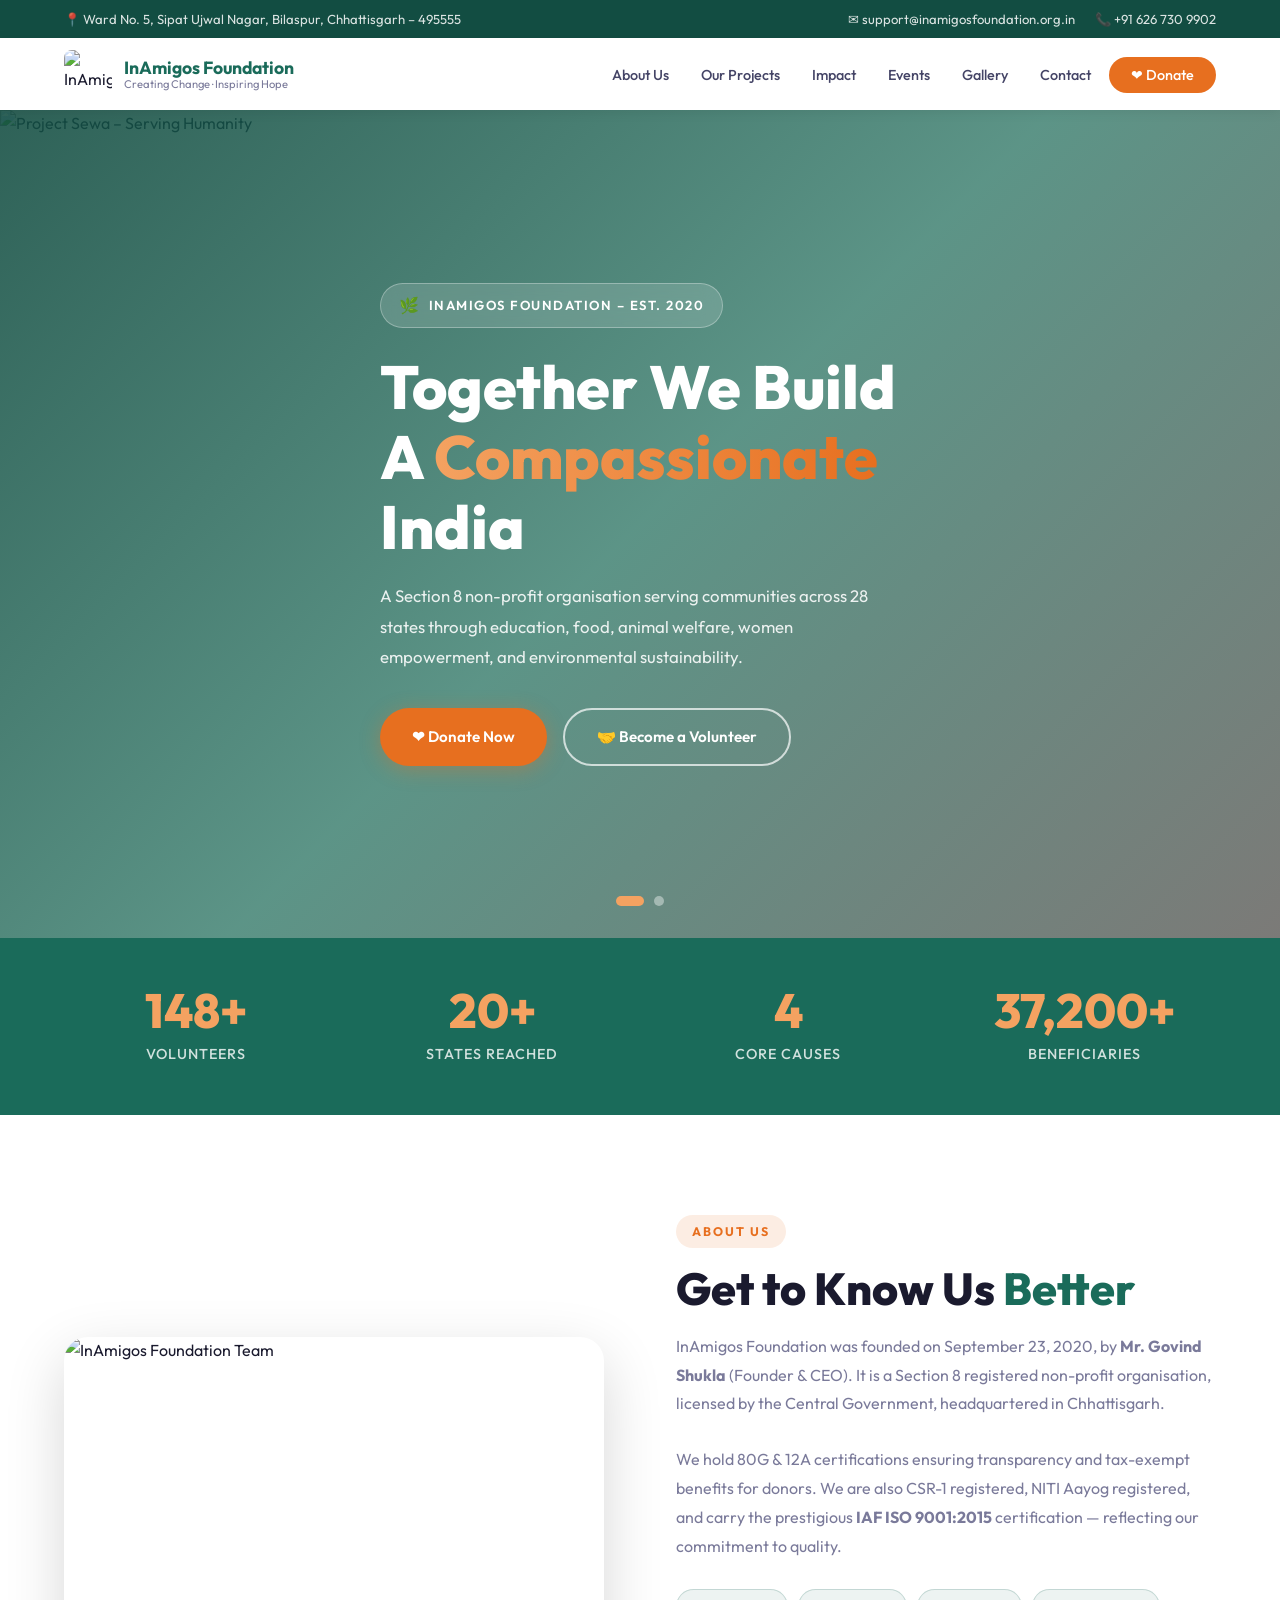
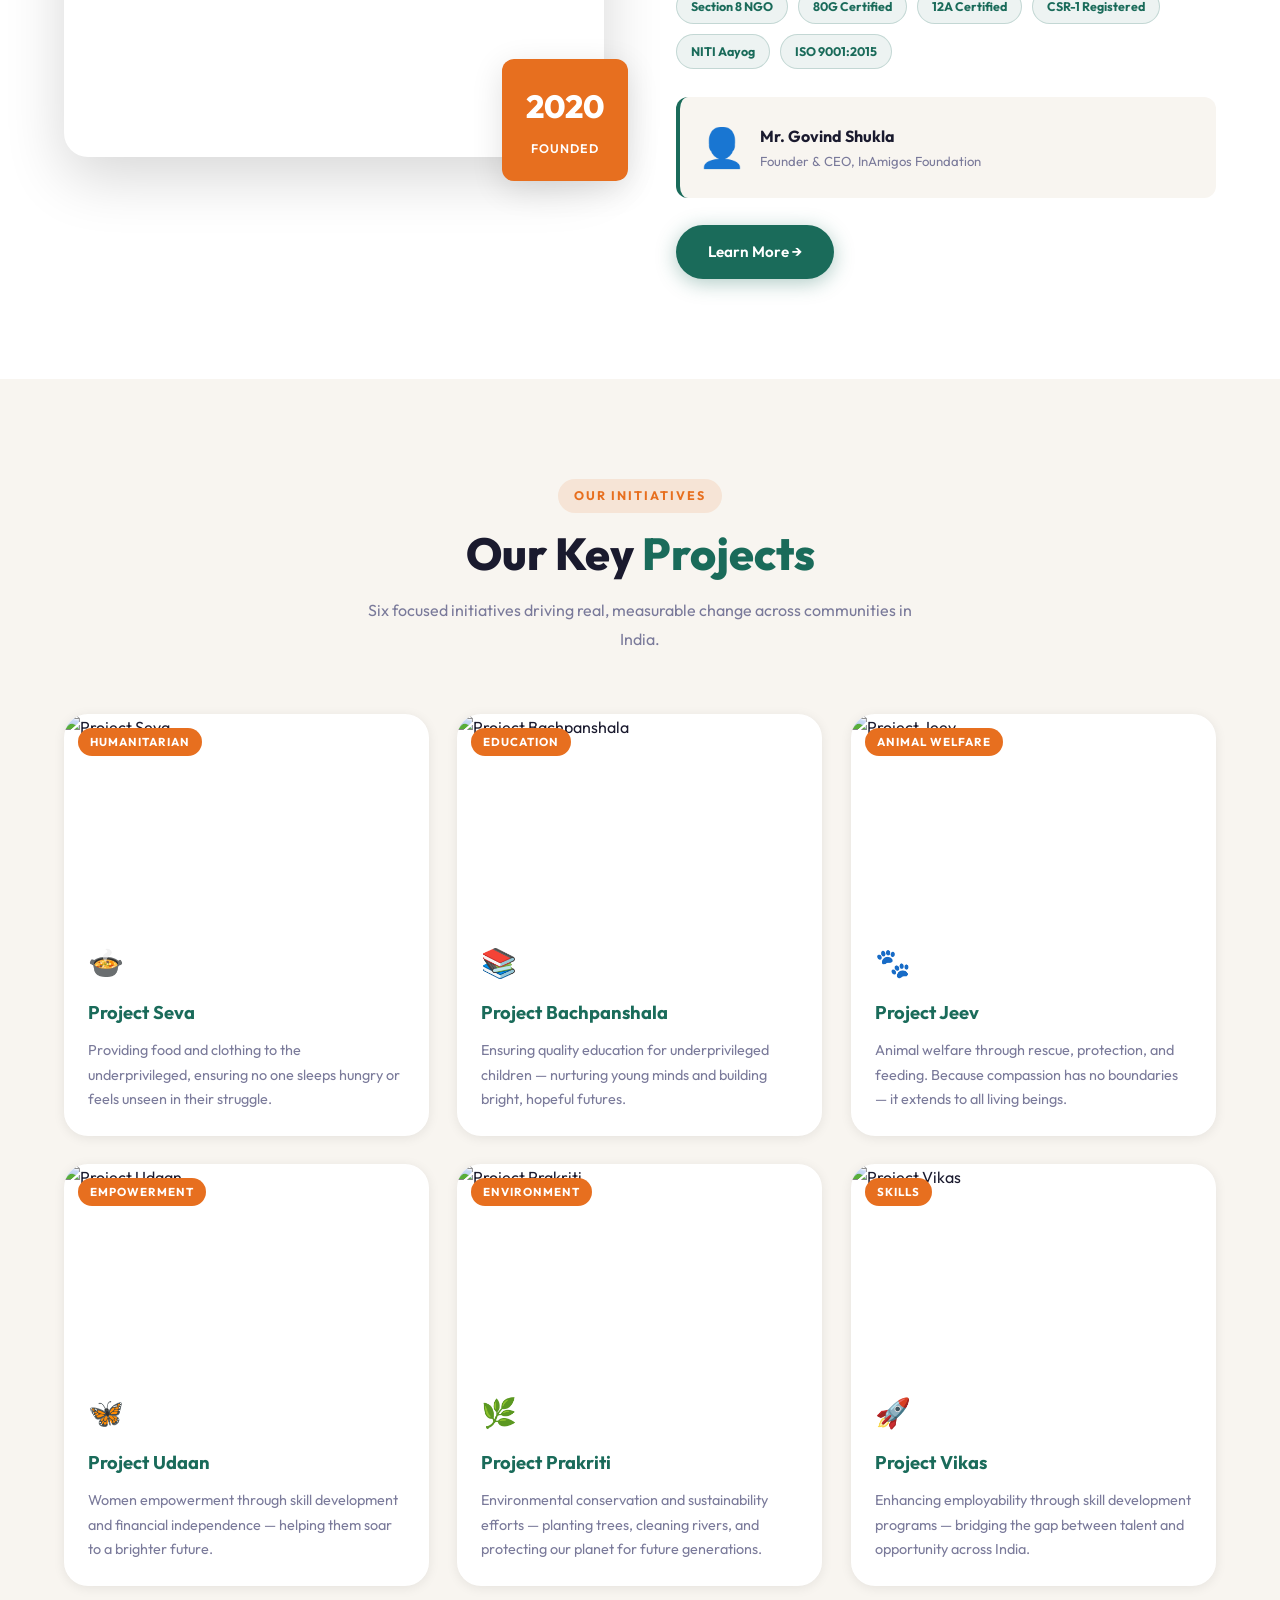
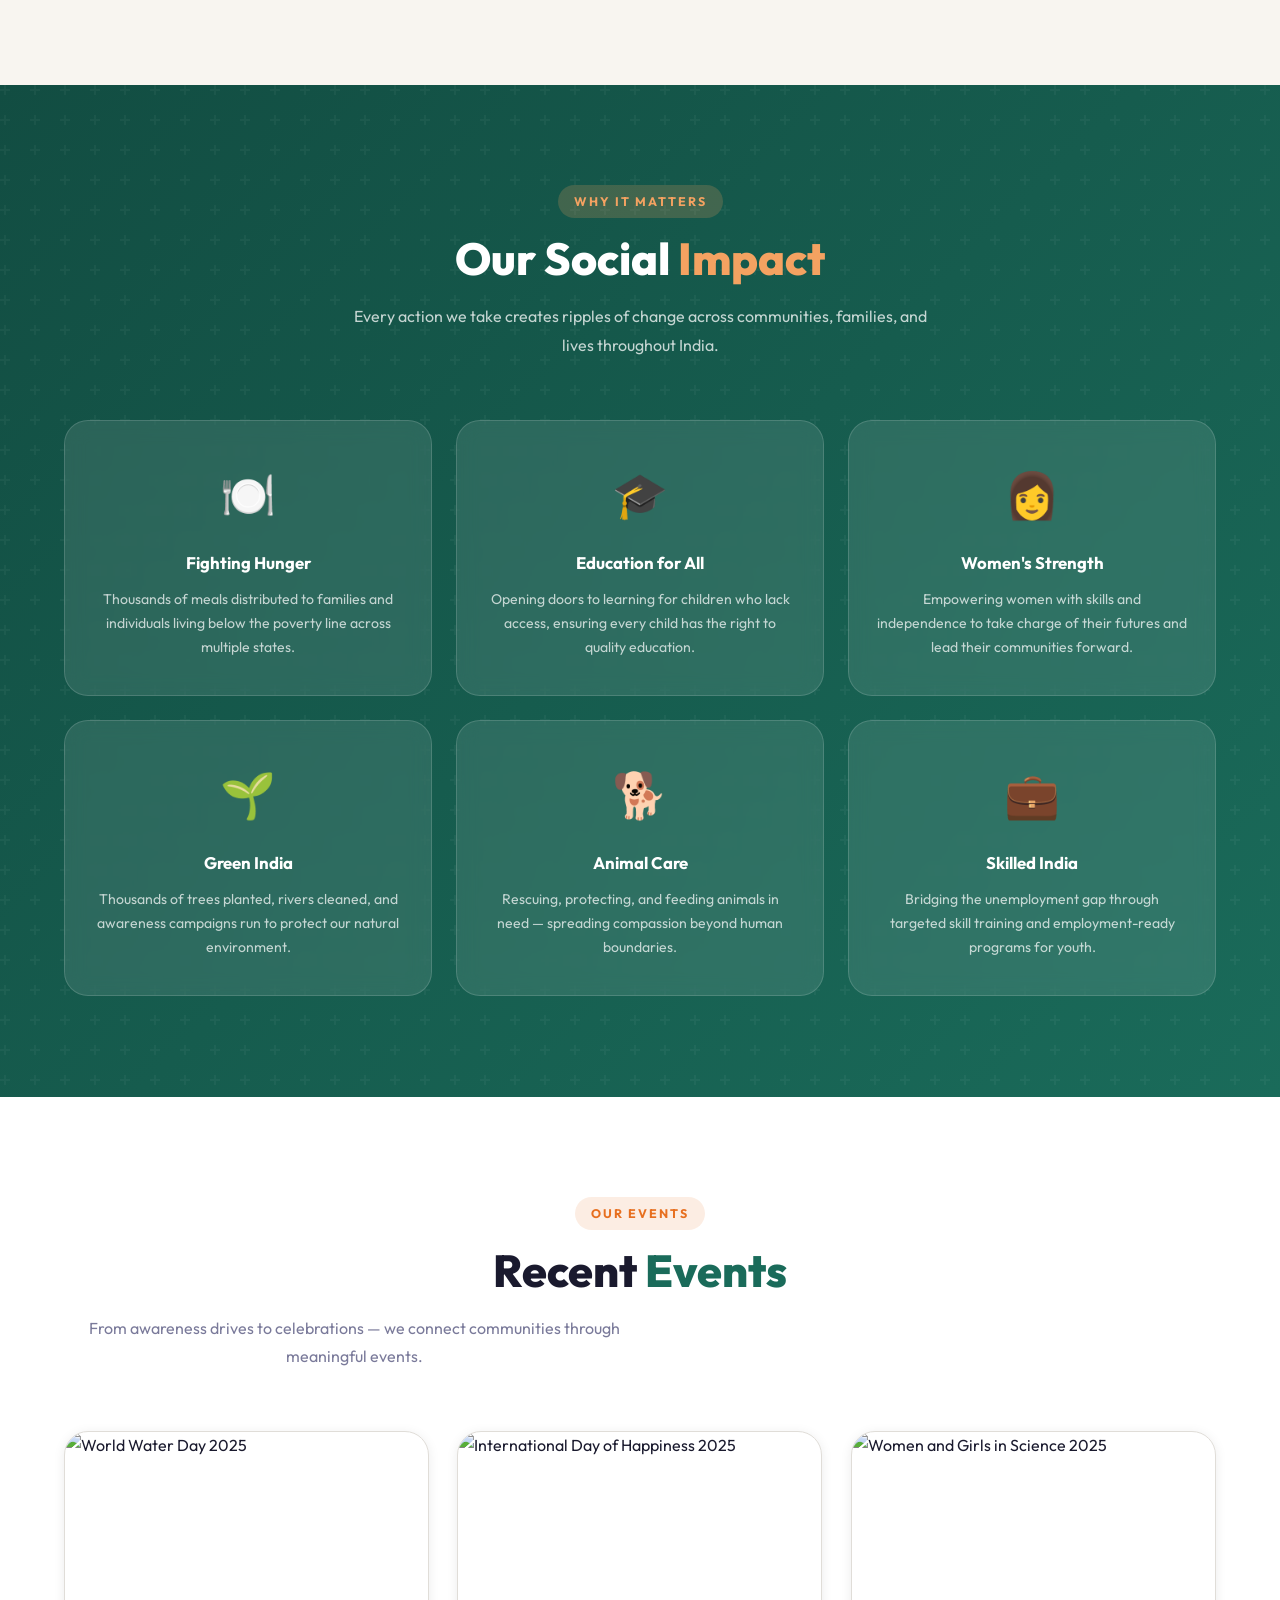
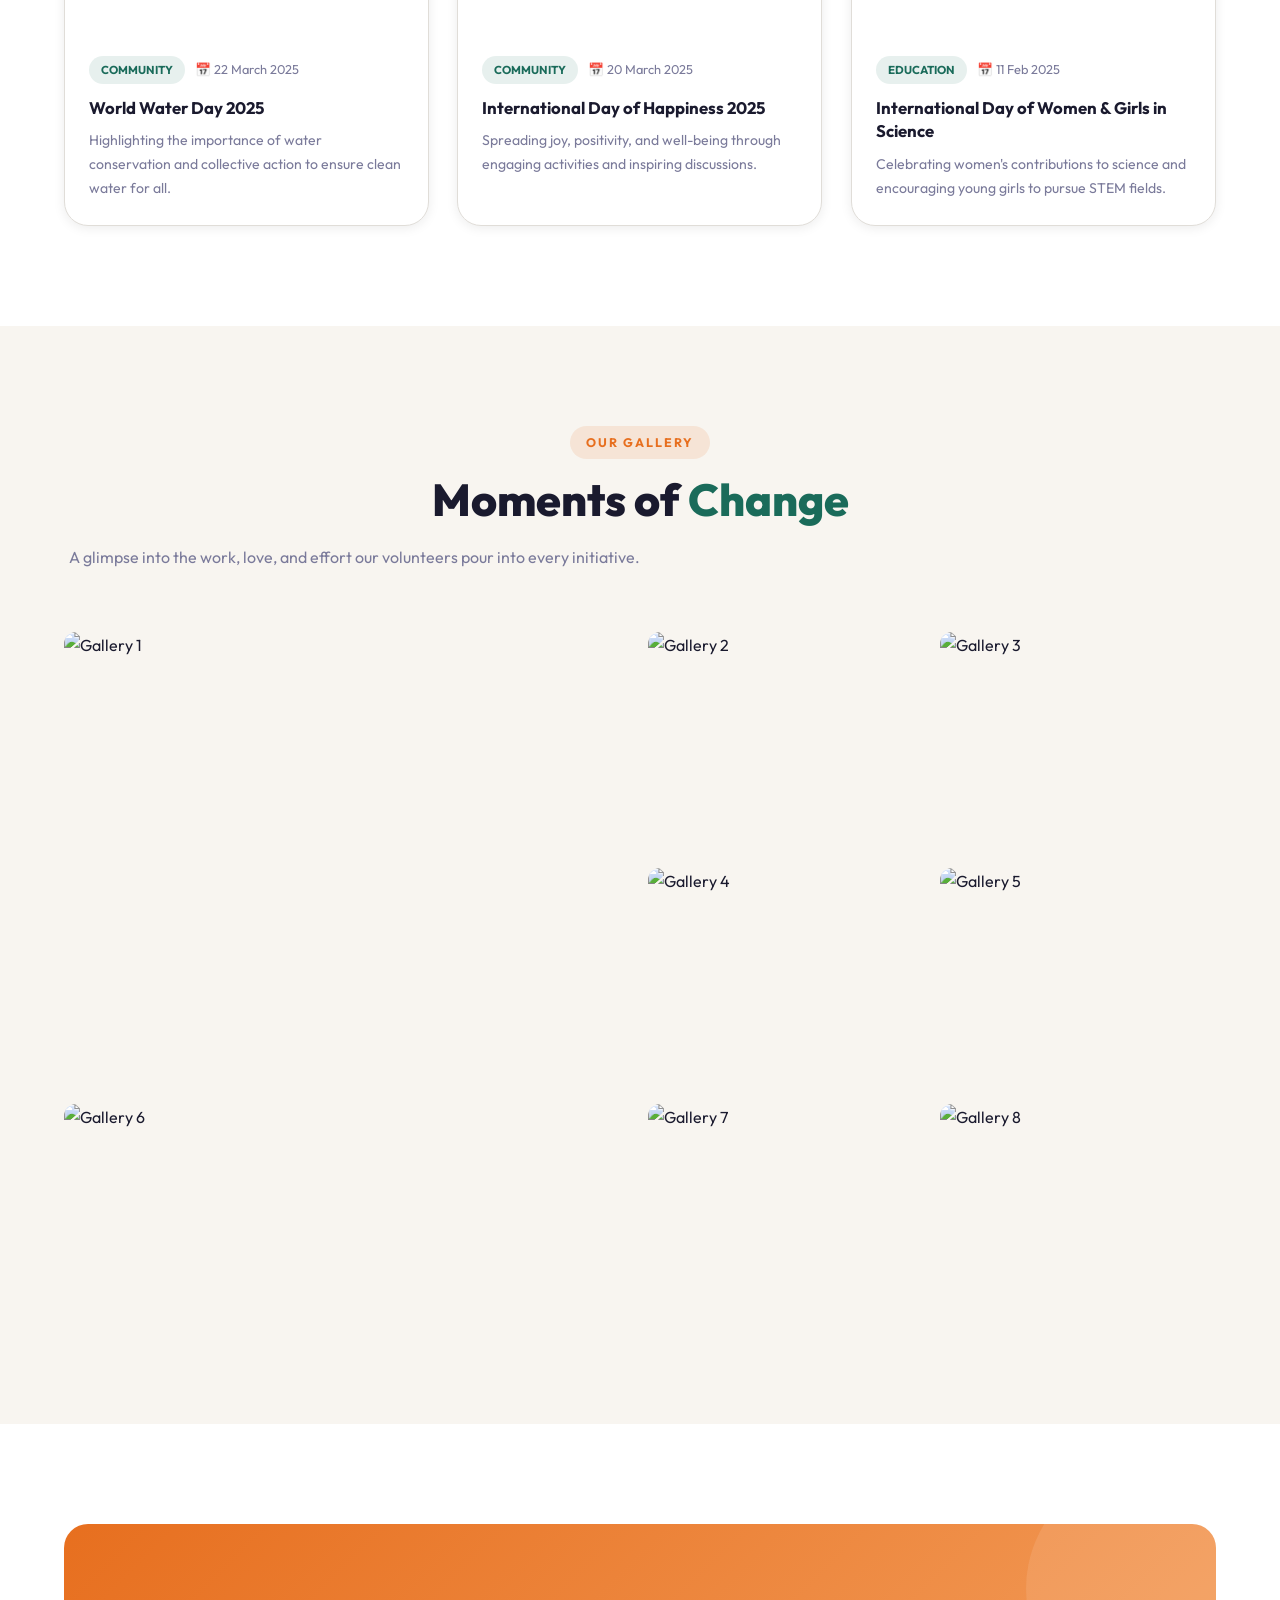
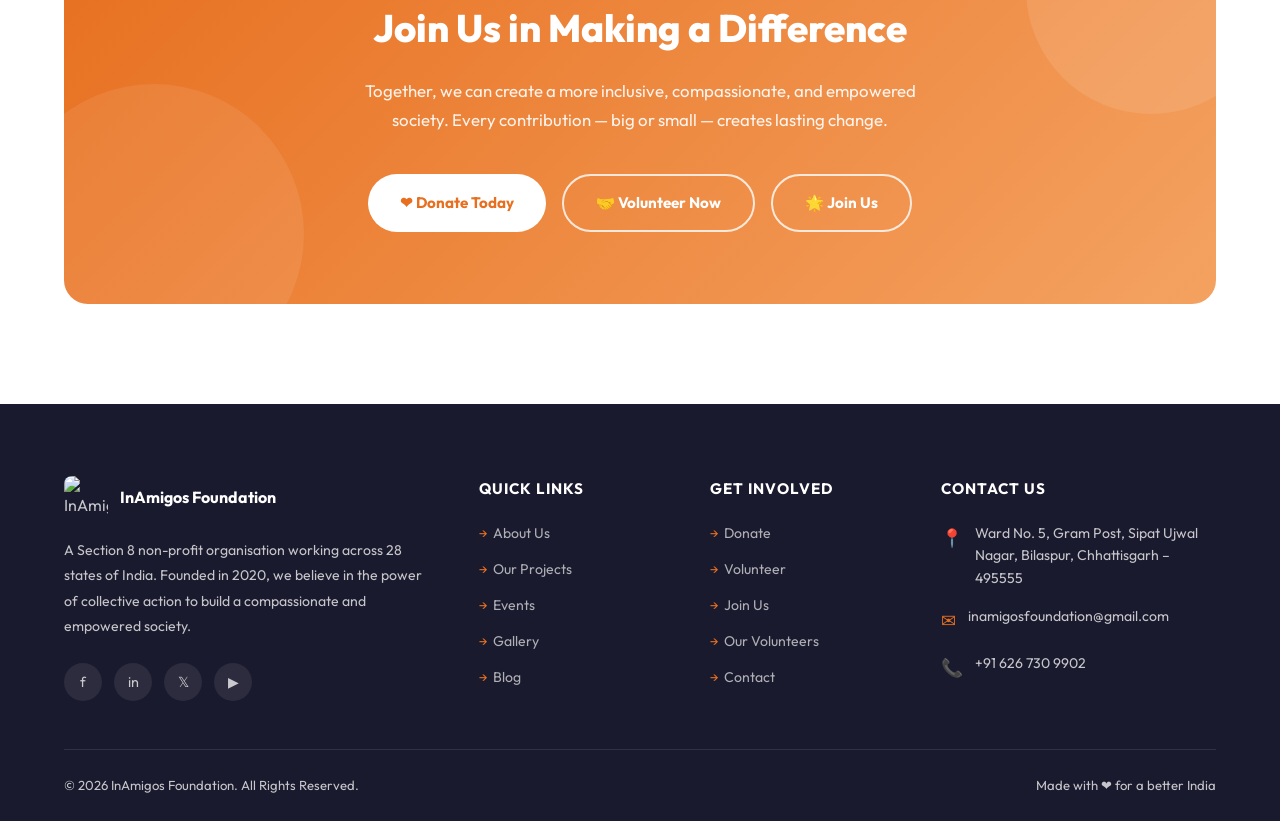
==== index.html @ d33d79d9 "First" ====
<!DOCTYPE html>
<html lang="en">
<head>
  <meta charset="UTF-8" />
  <meta name="viewport" content="width=device-width, initial-scale=1.0" />
  <title>InAmigos Foundation – Creating Change, Inspiring Hope</title>
  <meta name="description" content="InAmigos Foundation is a Section 8 NGO working across India in education, food, animal welfare, women empowerment, and environmental conservation." />
  <link rel="icon" href="https://inamigosfoundation.org.in/public/storage/settings/1744214680.jpg" />
  <link rel="stylesheet" href="css/style.css" />
  <link rel="stylesheet" href="css/animations.css" />
  <link rel="stylesheet" href="css/responsive.css" />
</head>
<body>

<!-- ===== TOPBAR ===== -->
<div class="topbar">
  <div class="container">
    <span>📍 Ward No. 5, Sipat Ujwal Nagar, Bilaspur, Chhattisgarh – 495555</span>
    <div class="topbar-right">
      <a href="mailto:support@inamigosfoundation.org.in">✉ support@inamigosfoundation.org.in</a>
      <a href="tel:+916267309902">📞 +91 626 730 9902</a>
    </div>
  </div>
</div>

<!-- ===== NAVBAR ===== -->
<nav class="navbar" id="navbar">
  <div class="container">
    <div class="nav-inner">
      <a href="#" class="nav-logo">
        <img src="https://inamigosfoundation.org.in/public/storage/settings/1744214680.jpg" alt="InAmigos Foundation Logo" />
        <div class="nav-logo-text">
          InAmigos Foundation
          <span>Creating Change · Inspiring Hope</span>
        </div>
      </a>
      <ul class="nav-links" id="navLinks">
        <li><a href="about.html">About Us</a></li>
        <li><a href="#projects">Our Projects</a></li>
        <li><a href="#impact">Impact</a></li>
        <li><a href="#events">Events</a></li>
        <li><a href="#gallery">Gallery</a></li>
        <li><a href="#contact">Contact</a></li>
        <li><a href="https://rzp.io/l/kWQ87HP" class="nav-donate" target="_blank">❤ Donate</a></li>
      </ul>
      <button class="hamburger" id="hamburger" aria-label="Toggle Menu">
        <span></span><span></span><span></span>
      </button>
    </div>
  </div>
</nav>

<!-- ===== HERO ===== -->
<section class="hero" id="home">
  <div class="hero-slides">
    <div class="hero-slide active">
      <img src="https://inamigosfoundation.org.in/public/storage/slideshow/1738236132.jpg" alt="Project Sewa – Serving Humanity" />
    </div>
    <div class="hero-slide">
      <img src="https://inamigosfoundation.org.in/public/storage/slideshow/1738236201.jpg" alt="Project Prakriti – Plant for Tomorrow" />
    </div>
  </div>
  <div class="hero-overlay"></div>
  <div class="container">
    <div class="hero-content">
      <div class="hero-tag">InAmigos Foundation – Est. 2020</div>
      <h1 class="hero-title">
        Together We Build<br />
        A <span class="highlight">Compassionate</span><br />
        India
      </h1>
      <p class="hero-desc">
        A Section 8 non-profit organisation serving communities across 28 states through education, food, animal welfare, women empowerment, and environmental sustainability.
      </p>
      <div class="hero-btns">
        <a href="https://rzp.io/l/kWQ87HP" class="btn btn-primary" target="_blank">❤ Donate Now</a>
        <a href="https://forms.gle/AB4c1hLaDDmtrKGU7" class="btn btn-outline" target="_blank">🤝 Become a Volunteer</a>
      </div>
    </div>
  </div>
  <div class="hero-dots">
    <button class="hero-dot active" data-slide="0"></button>
    <button class="hero-dot" data-slide="1"></button>
  </div>
</section>

<!-- ===== STATS STRIP ===== -->
<section class="stats-strip">
  <div class="container">
    <div class="stats-grid">
      <div class="stat-item reveal delay-1">
        <div class="stat-number" data-target="200">0</div>
        <div class="stat-label">Volunteers</div>
      </div>
      <div class="stat-item reveal delay-2">
        <div class="stat-number" data-target="28">0</div>
        <div class="stat-label">States Reached</div>
      </div>
      <div class="stat-item reveal delay-3">
        <div class="stat-number" data-target="6">0</div>
        <div class="stat-label">Core Causes</div>
      </div>
      <div class="stat-item reveal delay-4">
        <div class="stat-number" data-target="50000">0</div>
        <div class="stat-label">Beneficiaries</div>
      </div>
    </div>
  </div>
</section>

<!-- ===== ABOUT ===== -->
<section class="about" id="about">
  <div class="container">
    <div class="about-grid">
      <div class="about-image-wrap reveal-left">
        <div class="about-image-main">
          <img src="https://inamigosfoundation.org.in/public/storage/gallery/1738054473.jpg" alt="InAmigos Foundation Team" />
        </div>
        <div class="about-badge">
          <span class="about-badge-num">2020</span>
          <span class="about-badge-text">Founded</span>
        </div>
      </div>
      <div class="about-content reveal-right">
        <span class="section-tag">About Us</span>
        <h2 class="section-title">Get to Know Us <span>Better</span></h2>
        <p class="section-subtitle">
          InAmigos Foundation was founded on September 23, 2020, by <strong>Mr. Govind Shukla</strong> (Founder &amp; CEO). It is a Section 8 registered non-profit organisation, licensed by the Central Government, headquartered in Chhattisgarh.
        </p>
        <br />
        <p class="section-subtitle">
          We hold 80G &amp; 12A certifications ensuring transparency and tax-exempt benefits for donors. We are also CSR-1 registered, NITI Aayog registered, and carry the prestigious <strong>IAF ISO 9001:2015</strong> certification — reflecting our commitment to quality.
        </p>
        <div class="about-certs">
          <span class="cert-tag">Section 8 NGO</span>
          <span class="cert-tag">80G Certified</span>
          <span class="cert-tag">12A Certified</span>
          <span class="cert-tag">CSR-1 Registered</span>
          <span class="cert-tag">NITI Aayog</span>
          <span class="cert-tag">ISO 9001:2015</span>
        </div>
        <div class="about-founder">
          <div class="founder-icon">👤</div>
          <div>
            <div class="founder-name">Mr. Govind Shukla</div>
            <div class="founder-title">Founder &amp; CEO, InAmigos Foundation</div>
          </div>
        </div>
        <br />
        <a href="about.html" class="btn btn-green">Learn More →</a>
      </div>
    </div>
  </div>
</section>

<!-- ===== PROJECTS ===== -->
<section class="projects" id="projects">
  <div class="container">
    <div class="projects-header">
      <span class="section-tag">Our Initiatives</span>
      <h2 class="section-title">Our Key <span>Projects</span></h2>
      <p class="section-subtitle">Six focused initiatives driving real, measurable change across communities in India.</p>
    </div>
    <div class="projects-grid">

      <div class="project-card reveal delay-1">
        <div class="project-card-img">
          <img src="https://inamigosfoundation.org.in/public/storage/gallery/1738238698.jpg" alt="Project Seva" />
          <span class="project-card-tag">Humanitarian</span>
        </div>
        <div class="project-card-body">
          <div class="project-icon">🍲</div>
          <h3 class="project-card-title">Project Seva</h3>
          <p class="project-card-desc">Providing food and clothing to the underprivileged, ensuring no one sleeps hungry or feels unseen in their struggle.</p>
        </div>
      </div>

      <div class="project-card reveal delay-2">
        <div class="project-card-img">
          <img src="https://inamigosfoundation.org.in/public/storage/gallery/1738054458.jpg" alt="Project Bachpanshala" />
          <span class="project-card-tag">Education</span>
        </div>
        <div class="project-card-body">
          <div class="project-icon">📚</div>
          <h3 class="project-card-title">Project Bachpanshala</h3>
          <p class="project-card-desc">Ensuring quality education for underprivileged children — nurturing young minds and building bright, hopeful futures.</p>
        </div>
      </div>

      <div class="project-card reveal delay-3">
        <div class="project-card-img">
          <img src="https://inamigosfoundation.org.in/public/storage/gallery/1743051485.jpg" alt="Project Jeev" />
          <span class="project-card-tag">Animal Welfare</span>
        </div>
        <div class="project-card-body">
          <div class="project-icon">🐾</div>
          <h3 class="project-card-title">Project Jeev</h3>
          <p class="project-card-desc">Animal welfare through rescue, protection, and feeding. Because compassion has no boundaries — it extends to all living beings.</p>
        </div>
      </div>

      <div class="project-card reveal delay-4">
        <div class="project-card-img">
          <img src="https://inamigosfoundation.org.in/public/storage/gallery/1743051466.jpg" alt="Project Udaan" />
          <span class="project-card-tag">Empowerment</span>
        </div>
        <div class="project-card-body">
          <div class="project-icon">🦋</div>
          <h3 class="project-card-title">Project Udaan</h3>
          <p class="project-card-desc">Women empowerment through skill development and financial independence — helping them soar to a brighter future.</p>
        </div>
      </div>

      <div class="project-card reveal delay-5">
        <div class="project-card-img">
          <img src="https://inamigosfoundation.org.in/public/storage/gallery/1743051449.jpg" alt="Project Prakriti" />
          <span class="project-card-tag">Environment</span>
        </div>
        <div class="project-card-body">
          <div class="project-icon">🌿</div>
          <h3 class="project-card-title">Project Prakriti</h3>
          <p class="project-card-desc">Environmental conservation and sustainability efforts — planting trees, cleaning rivers, and protecting our planet for future generations.</p>
        </div>
      </div>

      <div class="project-card reveal delay-6">
        <div class="project-card-img">
          <img src="https://inamigosfoundation.org.in/public/storage/gallery/1743051438.jpg" alt="Project Vikas" />
          <span class="project-card-tag">Skills</span>
        </div>
        <div class="project-card-body">
          <div class="project-icon">🚀</div>
          <h3 class="project-card-title">Project Vikas</h3>
          <p class="project-card-desc">Enhancing employability through skill development programs — bridging the gap between talent and opportunity across India.</p>
        </div>
      </div>

    </div>
  </div>
</section>

<!-- ===== IMPACT ===== -->
<section class="impact" id="impact">
  <div class="container">
    <div class="impact-header">
      <span class="section-tag">Why It Matters</span>
      <h2 class="section-title">Our Social <span>Impact</span></h2>
      <p class="section-subtitle">Every action we take creates ripples of change across communities, families, and lives throughout India.</p>
    </div>
    <div class="impact-grid">
      <div class="impact-card reveal delay-1">
        <div class="impact-card-icon">🍽️</div>
        <h3 class="impact-card-title">Fighting Hunger</h3>
        <p class="impact-card-desc">Thousands of meals distributed to families and individuals living below the poverty line across multiple states.</p>
      </div>
      <div class="impact-card reveal delay-2">
        <div class="impact-card-icon">🎓</div>
        <h3 class="impact-card-title">Education for All</h3>
        <p class="impact-card-desc">Opening doors to learning for children who lack access, ensuring every child has the right to quality education.</p>
      </div>
      <div class="impact-card reveal delay-3">
        <div class="impact-card-icon">👩</div>
        <h3 class="impact-card-title">Women's Strength</h3>
        <p class="impact-card-desc">Empowering women with skills and independence to take charge of their futures and lead their communities forward.</p>
      </div>
      <div class="impact-card reveal delay-4">
        <div class="impact-card-icon">🌱</div>
        <h3 class="impact-card-title">Green India</h3>
        <p class="impact-card-desc">Thousands of trees planted, rivers cleaned, and awareness campaigns run to protect our natural environment.</p>
      </div>
      <div class="impact-card reveal delay-5">
        <div class="impact-card-icon">🐕</div>
        <h3 class="impact-card-title">Animal Care</h3>
        <p class="impact-card-desc">Rescuing, protecting, and feeding animals in need — spreading compassion beyond human boundaries.</p>
      </div>
      <div class="impact-card reveal delay-6">
        <div class="impact-card-icon">💼</div>
        <h3 class="impact-card-title">Skilled India</h3>
        <p class="impact-card-desc">Bridging the unemployment gap through targeted skill training and employment-ready programs for youth.</p>
      </div>
    </div>
  </div>
</section>

<!-- ===== EVENTS ===== -->
<section class="events" id="events">
  <div class="container">
    <div class="events-header">
      <span class="section-tag">Our Events</span>
      <h2 class="section-title">Recent <span>Events</span></h2>
      <p class="section-subtitle">From awareness drives to celebrations — we connect communities through meaningful events.</p>
    </div>
    <div class="events-grid">
      <div class="event-card reveal delay-1">
        <div class="event-img">
          <img src="https://inamigosfoundation.org.in/public/storage/events/1738238109.jpg" alt="World Water Day 2025" />
        </div>
        <div class="event-body">
          <div class="event-meta">
            <span class="event-cat">Community</span>
            <span class="event-date">📅 22 March 2025</span>
          </div>
          <h3 class="event-title">World Water Day 2025</h3>
          <p class="event-desc">Highlighting the importance of water conservation and collective action to ensure clean water for all.</p>
        </div>
      </div>
      <div class="event-card reveal delay-2">
        <div class="event-img">
          <img src="https://inamigosfoundation.org.in/public/storage/events/1738135259.jpeg" alt="International Day of Happiness 2025" />
        </div>
        <div class="event-body">
          <div class="event-meta">
            <span class="event-cat">Community</span>
            <span class="event-date">📅 20 March 2025</span>
          </div>
          <h3 class="event-title">International Day of Happiness 2025</h3>
          <p class="event-desc">Spreading joy, positivity, and well-being through engaging activities and inspiring discussions.</p>
        </div>
      </div>
      <div class="event-card reveal delay-3">
        <div class="event-img">
          <img src="https://inamigosfoundation.org.in/public/storage/events/1738134836.jpeg" alt="Women and Girls in Science 2025" />
        </div>
        <div class="event-body">
          <div class="event-meta">
            <span class="event-cat">Education</span>
            <span class="event-date">📅 11 Feb 2025</span>
          </div>
          <h3 class="event-title">International Day of Women &amp; Girls in Science</h3>
          <p class="event-desc">Celebrating women's contributions to science and encouraging young girls to pursue STEM fields.</p>
        </div>
      </div>
    </div>
  </div>
</section>

<!-- ===== GALLERY ===== -->
<section class="gallery-section" id="gallery">
  <div class="container">
    <div class="gallery-header">
      <span class="section-tag">Our Gallery</span>
      <h2 class="section-title">Moments of <span>Change</span></h2>
      <p class="section-subtitle">A glimpse into the work, love, and effort our volunteers pour into every initiative.</p>
    </div>
    <div class="gallery-grid">
      <div class="gallery-item reveal delay-1">
        <img src="https://inamigosfoundation.org.in/public/storage/gallery/1738238755.JPG" alt="Gallery 1" />
      </div>
      <div class="gallery-item reveal delay-2">
        <img src="https://inamigosfoundation.org.in/public/storage/gallery/1738238744.jpg" alt="Gallery 2" />
      </div>
      <div class="gallery-item reveal delay-3">
        <img src="https://inamigosfoundation.org.in/public/storage/gallery/1738238725.jpg" alt="Gallery 3" />
      </div>
      <div class="gallery-item reveal delay-4">
        <img src="https://inamigosfoundation.org.in/public/storage/gallery/1690908391.jpg" alt="Gallery 4" />
      </div>
      <div class="gallery-item reveal delay-5">
        <img src="https://inamigosfoundation.org.in/public/storage/gallery/1690908380.jpg" alt="Gallery 5" />
      </div>
      <div class="gallery-item reveal delay-6">
        <img src="https://inamigosfoundation.org.in/public/storage/gallery/1690908369.jpg" alt="Gallery 6" />
      </div>
      <div class="gallery-item reveal delay-1">
        <img src="https://inamigosfoundation.org.in/public/storage/gallery/1690908359.jpg" alt="Gallery 7" />
      </div>
      <div class="gallery-item reveal delay-2">
        <img src="https://inamigosfoundation.org.in/public/storage/gallery/1690908350.jpg" alt="Gallery 8" />
      </div>
    </div>
  </div>
</section>

<!-- ===== CTA ===== -->
<section class="cta-section">
  <div class="container">
    <div class="cta-inner reveal">
      <h2 class="cta-title">Join Us in Making a Difference</h2>
      <p class="cta-desc">Together, we can create a more inclusive, compassionate, and empowered society. Every contribution — big or small — creates lasting change.</p>
      <div class="cta-btns">
        <a href="https://rzp.io/l/kWQ87HP" class="btn btn-white" target="_blank">❤ Donate Today</a>
        <a href="https://forms.gle/AB4c1hLaDDmtrKGU7" class="btn btn-outline-white" target="_blank">🤝 Volunteer Now</a>
        <a href="https://inamigosfoundation.org.in/became-volunteer" class="btn btn-outline-white" target="_blank">🌟 Join Us</a>
      </div>
    </div>
  </div>
</section>

<!-- ===== FOOTER ===== -->
<footer class="footer" id="contact">
  <div class="container">
    <div class="footer-grid">
      <div>
        <div class="footer-logo">
          <img src="https://inamigosfoundation.org.in/public/storage/settings/1744214680.jpg" alt="InAmigos Logo" />
          <span class="footer-logo-name">InAmigos Foundation</span>
        </div>
        <p class="footer-about">A Section 8 non-profit organisation working across 28 states of India. Founded in 2020, we believe in the power of collective action to build a compassionate and empowered society.</p>
        <div class="footer-socials">
          <a href="https://www.facebook.com" class="social-btn" target="_blank" aria-label="Facebook">f</a>
          <a href="https://www.instagram.com" class="social-btn" target="_blank" aria-label="Instagram">in</a>
          <a href="https://twitter.com" class="social-btn" target="_blank" aria-label="Twitter">𝕏</a>
          <a href="https://www.youtube.com" class="social-btn" target="_blank" aria-label="YouTube">▶</a>
        </div>
      </div>
      <div>
        <h4 class="footer-col-title">Quick Links</h4>
        <ul class="footer-links">
          <li><a href="#about">About Us</a></li>
          <li><a href="#projects">Our Projects</a></li>
          <li><a href="#events">Events</a></li>
          <li><a href="#gallery">Gallery</a></li>
          <li><a href="https://inamigosfoundation.org.in/blog" target="_blank">Blog</a></li>
        </ul>
      </div>
      <div>
        <h4 class="footer-col-title">Get Involved</h4>
        <ul class="footer-links">
          <li><a href="https://rzp.io/l/kWQ87HP" target="_blank">Donate</a></li>
          <li><a href="https://forms.gle/AB4c1hLaDDmtrKGU7" target="_blank">Volunteer</a></li>
          <li><a href="https://inamigosfoundation.org.in/became-volunteer" target="_blank">Join Us</a></li>
          <li><a href="https://inamigosfoundation.org.in/volunteers" target="_blank">Our Volunteers</a></li>
          <li><a href="https://inamigosfoundation.org.in/contact" target="_blank">Contact</a></li>
        </ul>
      </div>
      <div>
        <h4 class="footer-col-title">Contact Us</h4>
        <div class="footer-contact-item">
          <span class="footer-contact-icon">📍</span>
          <span>Ward No. 5, Gram Post, Sipat Ujwal Nagar, Bilaspur, Chhattisgarh – 495555</span>
        </div>
        <div class="footer-contact-item">
          <span class="footer-contact-icon">✉</span>
          <a href="mailto:inamigosfoundation@gmail.com">inamigosfoundation@gmail.com</a>
        </div>
        <div class="footer-contact-item">
          <span class="footer-contact-icon">📞</span>
          <a href="tel:+916267309902">+91 626 730 9902</a>
        </div>
      </div>
    </div>
    <div class="footer-bottom">
      <span>© 2026 InAmigos Foundation. All Rights Reserved.</span>
      <span>Made with ❤ for a better India</span>
    </div>
  </div>
</footer>

<!-- ===== JAVASCRIPT ===== -->
<script>
  // --- Hamburger menu ---
  const hamburger = document.getElementById('hamburger');
  const navLinks  = document.getElementById('navLinks');
  hamburger.addEventListener('click', () => navLinks.classList.toggle('open'));

  // --- Navbar scroll effect ---
  window.addEventListener('scroll', () => {
    document.getElementById('navbar').classList.toggle('scrolled', window.scrollY > 50);
  });

  // --- Hero slideshow ---
  const slides = document.querySelectorAll('.hero-slide');
  const dots   = document.querySelectorAll('.hero-dot');
  let current  = 0;
  function goToSlide(n) {
    slides[current].classList.remove('active');
    dots[current].classList.remove('active');
    current = n;
    slides[current].classList.add('active');
    dots[current].classList.add('active');
  }
  dots.forEach(dot => dot.addEventListener('click', () => goToSlide(+dot.dataset.slide)));
  setInterval(() => goToSlide((current + 1) % slides.length), 5000);

  // --- Scroll reveal ---
  const observer = new IntersectionObserver((entries) => {
    entries.forEach(e => { if (e.isIntersecting) e.target.classList.add('visible'); });
  }, { threshold: 0.12 });
  document.querySelectorAll('.reveal, .reveal-left, .reveal-right').forEach(el => observer.observe(el));

  // --- Counter animation ---
  function animateCounter(el) {
    const target = +el.dataset.target;
    const duration = 2000;
    const step = target / (duration / 16);
    let count = 0;
    const timer = setInterval(() => {
      count = Math.min(count + step, target);
      el.textContent = target >= 1000
        ? Math.floor(count).toLocaleString('en-IN') + '+'
        : Math.floor(count) + (target === 6 ? '' : '+');
      if (count >= target) clearInterval(timer);
    }, 16);
  }
  const counterObserver = new IntersectionObserver((entries) => {
    entries.forEach(e => {
      if (e.isIntersecting) {
        animateCounter(e.target);
        counterObserver.unobserve(e.target);
      }
    });
  }, { threshold: 0.5 });
  document.querySelectorAll('.stat-number').forEach(el => counterObserver.observe(el));
</script>

</body>
</html>
---- css/style.css ----
/* ============================================
   InAmigos Foundation - Main Stylesheet
   ============================================ */

@import url('https://fonts.googleapis.com/css2?family=Outfit:wght@300;400;500;600;700;800&family=Merriweather:wght@400;700&display=swap');

/* ---- CSS Variables ---- */
:root {
  --primary: #1a6b5a;
  --primary-dark: #124d42;
  --primary-light: #2a9d8f;
  --accent: #e76f1f;
  --accent-light: #f4a261;
  --white: #ffffff;
  --off-white: #f8f5f0;
  --text-dark: #1a1a2e;
  --text-mid: #444466;
  --text-light: #7a7a9a;
  --border: #e0ddd8;
  --shadow-sm: 0 2px 12px rgba(0,0,0,0.08);
  --shadow-md: 0 8px 32px rgba(0,0,0,0.12);
  --shadow-lg: 0 20px 60px rgba(0,0,0,0.16);
  --radius: 12px;
  --radius-lg: 24px;
  --transition: 0.3s ease;
}

/* ---- Reset ---- */
*, *::before, *::after { box-sizing: border-box; margin: 0; padding: 0; }
html { scroll-behavior: smooth; }
body {
  font-family: 'Outfit', sans-serif;
  background: var(--off-white);
  color: var(--text-dark);
  line-height: 1.7;
  overflow-x: hidden;
}
img { max-width: 100%; display: block; }
a { text-decoration: none; color: inherit; }
ul { list-style: none; }

/* ---- Utility ---- */
.container { max-width: 1200px; margin: 0 auto; padding: 0 24px; }
.section-tag {
  display: inline-block;
  background: rgba(231,111,31,0.12);
  color: var(--accent);
  font-size: 0.78rem;
  font-weight: 700;
  letter-spacing: 2px;
  text-transform: uppercase;
  padding: 6px 16px;
  border-radius: 50px;
  margin-bottom: 14px;
}
.section-title {
  font-size: clamp(1.8rem, 3.5vw, 2.8rem);
  font-weight: 800;
  color: var(--text-dark);
  line-height: 1.2;
  margin-bottom: 16px;
}
.section-title span { color: var(--primary); }
.section-subtitle {
  font-size: 1rem;
  color: var(--text-light);
  max-width: 580px;
  line-height: 1.8;
}
.btn {
  display: inline-flex;
  align-items: center;
  gap: 8px;
  padding: 14px 32px;
  border-radius: 50px;
  font-family: 'Outfit', sans-serif;
  font-size: 0.95rem;
  font-weight: 600;
  cursor: pointer;
  transition: all var(--transition);
  border: none;
  text-decoration: none;
}
.btn-primary {
  background: var(--accent);
  color: var(--white);
  box-shadow: 0 4px 20px rgba(231,111,31,0.35);
}
.btn-primary:hover {
  background: #d4620f;
  transform: translateY(-2px);
  box-shadow: 0 8px 28px rgba(231,111,31,0.45);
}
.btn-outline {
  background: transparent;
  color: var(--white);
  border: 2px solid rgba(255,255,255,0.7);
}
.btn-outline:hover {
  background: var(--white);
  color: var(--primary);
  border-color: var(--white);
}
.btn-green {
  background: var(--primary);
  color: var(--white);
  box-shadow: 0 4px 20px rgba(26,107,90,0.35);
}
.btn-green:hover {
  background: var(--primary-dark);
  transform: translateY(-2px);
}

/* ============================================
   TOPBAR
   ============================================ */
.topbar {
  background: var(--primary-dark);
  color: rgba(255,255,255,0.85);
  font-size: 0.82rem;
  padding: 8px 0;
}
.topbar .container {
  display: flex;
  justify-content: space-between;
  align-items: center;
  flex-wrap: wrap;
  gap: 8px;
}
.topbar a { color: rgba(255,255,255,0.85); transition: color var(--transition); }
.topbar a:hover { color: var(--accent-light); }
.topbar-right { display: flex; gap: 20px; align-items: center; }

/* ============================================
   NAVBAR
   ============================================ */
.navbar {
  background: var(--white);
  position: sticky;
  top: 0;
  z-index: 1000;
  box-shadow: var(--shadow-sm);
  padding: 0;
}
.nav-inner {
  display: flex;
  align-items: center;
  justify-content: space-between;
  height: 72px;
}
.nav-logo {
  display: flex;
  align-items: center;
  gap: 12px;
}
.nav-logo img {
  height: 48px;
  width: 48px;
  border-radius: 8px;
  object-fit: cover;
}
.nav-logo-text { font-size: 1.1rem; font-weight: 700; color: var(--primary); line-height: 1.2; }
.nav-logo-text span { display: block; font-size: 0.7rem; font-weight: 400; color: var(--text-light); }
.nav-links {
  display: flex;
  align-items: center;
  gap: 4px;
}
.nav-links a {
  font-size: 0.9rem;
  font-weight: 500;
  color: var(--text-mid);
  padding: 8px 14px;
  border-radius: 8px;
  transition: all var(--transition);
}
.nav-links a:hover { color: var(--primary); background: rgba(26,107,90,0.07); }
.nav-donate {
  background: var(--accent);
  color: var(--white) !important;
  border-radius: 50px !important;
  padding: 9px 22px !important;
}
.nav-donate:hover { background: #d4620f !important; color: var(--white) !important; }
.hamburger {
  display: none;
  flex-direction: column;
  gap: 5px;
  cursor: pointer;
  padding: 8px;
  background: none;
  border: none;
}
.hamburger span {
  display: block;
  width: 24px;
  height: 2px;
  background: var(--text-dark);
  border-radius: 2px;
  transition: all var(--transition);
}

/* ============================================
   HERO
   ============================================ */
.hero {
  position: relative;
  min-height: 92vh;
  display: flex;
  align-items: center;
  overflow: hidden;
}
.hero-slides { position: absolute; inset: 0; }
.hero-slide {
  position: absolute;
  inset: 0;
  opacity: 0;
  transition: opacity 1.2s ease;
}
.hero-slide.active { opacity: 1; }
.hero-slide img {
  width: 100%;
  height: 100%;
  object-fit: cover;
}
.hero-overlay {
  position: absolute;
  inset: 0;
  background: linear-gradient(
    135deg,
    rgba(18,77,66,0.88) 0%,
    rgba(26,107,90,0.70) 50%,
    rgba(0,0,0,0.50) 100%
  );
}
.hero-content {
  position: relative;
  z-index: 2;
  max-width: 680px;
}
.hero-tag {
  display: inline-flex;
  align-items: center;
  gap: 8px;
  background: rgba(255,255,255,0.15);
  backdrop-filter: blur(10px);
  border: 1px solid rgba(255,255,255,0.3);
  color: var(--white);
  font-size: 0.82rem;
  font-weight: 600;
  letter-spacing: 1.5px;
  text-transform: uppercase;
  padding: 8px 18px;
  border-radius: 50px;
  margin-bottom: 24px;
}
.hero-tag::before { content: '🌿'; font-size: 1rem; }
.hero-title {
  font-size: clamp(2.2rem, 5vw, 3.8rem);
  font-weight: 800;
  color: var(--white);
  line-height: 1.15;
  margin-bottom: 20px;
}
.hero-title .highlight { color: var(--accent-light); }
.hero-desc {
  font-size: 1.05rem;
  color: rgba(255,255,255,0.88);
  margin-bottom: 36px;
  max-width: 520px;
  line-height: 1.8;
}
.hero-btns { display: flex; gap: 16px; flex-wrap: wrap; }
.hero-dots {
  position: absolute;
  bottom: 32px;
  left: 50%;
  transform: translateX(-50%);
  display: flex;
  gap: 10px;
  z-index: 3;
}
.hero-dot {
  width: 10px; height: 10px;
  border-radius: 50%;
  background: rgba(255,255,255,0.4);
  cursor: pointer;
  transition: all var(--transition);
  border: none;
}
.hero-dot.active {
  background: var(--accent-light);
  width: 28px;
  border-radius: 5px;
}

/* ============================================
   STATS STRIP
   ============================================ */
.stats-strip {
  background: var(--primary);
  padding: 48px 0;
}
.stats-grid {
  display: grid;
  grid-template-columns: repeat(4, 1fr);
  gap: 32px;
  text-align: center;
}
.stat-item { color: var(--white); }
.stat-number {
  font-size: clamp(2rem, 4vw, 3rem);
  font-weight: 800;
  color: var(--accent-light);
  line-height: 1;
  margin-bottom: 8px;
}
.stat-label {
  font-size: 0.9rem;
  color: rgba(255,255,255,0.8);
  font-weight: 500;
  text-transform: uppercase;
  letter-spacing: 1px;
}

/* ============================================
   ABOUT
   ============================================ */
.about { padding: 100px 0; background: var(--white); }
.about-grid {
  display: grid;
  grid-template-columns: 1fr 1fr;
  gap: 72px;
  align-items: center;
}
.about-image-wrap { position: relative; }
.about-image-main {
  border-radius: var(--radius-lg);
  overflow: hidden;
  box-shadow: var(--shadow-lg);
}
.about-image-main img { width: 100%; height: 420px; object-fit: cover; }
.about-badge {
  position: absolute;
  bottom: -24px;
  right: -24px;
  background: var(--accent);
  color: var(--white);
  border-radius: var(--radius);
  padding: 20px 24px;
  text-align: center;
  box-shadow: var(--shadow-md);
}
.about-badge-num { font-size: 2rem; font-weight: 800; display: block; }
.about-badge-text { font-size: 0.78rem; font-weight: 600; text-transform: uppercase; letter-spacing: 1px; }
.about-certs {
  display: flex;
  flex-wrap: wrap;
  gap: 10px;
  margin-top: 28px;
}
.cert-tag {
  background: rgba(26,107,90,0.08);
  color: var(--primary);
  font-size: 0.78rem;
  font-weight: 700;
  padding: 6px 14px;
  border-radius: 50px;
  border: 1px solid rgba(26,107,90,0.2);
}
.about-founder {
  display: flex;
  align-items: center;
  gap: 14px;
  margin-top: 28px;
  padding: 18px;
  background: var(--off-white);
  border-radius: var(--radius);
  border-left: 4px solid var(--primary);
}
.founder-icon { font-size: 2.4rem; }
.founder-name { font-weight: 700; font-size: 1rem; color: var(--text-dark); }
.founder-title { font-size: 0.82rem; color: var(--text-light); }

/* ============================================
   PROJECTS
   ============================================ */
.projects { padding: 100px 0; background: var(--off-white); }
.projects-header { text-align: center; margin-bottom: 60px; }
.projects-header .section-subtitle { margin: 0 auto; }
.projects-grid {
  display: grid;
  grid-template-columns: repeat(3, 1fr);
  gap: 28px;
}
.project-card {
  background: var(--white);
  border-radius: var(--radius-lg);
  overflow: hidden;
  box-shadow: var(--shadow-sm);
  transition: all var(--transition);
}
.project-card:hover {
  transform: translateY(-8px);
  box-shadow: var(--shadow-lg);
}
.project-card-img {
  height: 200px;
  overflow: hidden;
  position: relative;
}
.project-card-img img {
  width: 100%;
  height: 100%;
  object-fit: cover;
  transition: transform 0.5s ease;
}
.project-card:hover .project-card-img img { transform: scale(1.06); }
.project-card-tag {
  position: absolute;
  top: 14px;
  left: 14px;
  background: var(--accent);
  color: var(--white);
  font-size: 0.72rem;
  font-weight: 700;
  padding: 4px 12px;
  border-radius: 50px;
  text-transform: uppercase;
  letter-spacing: 1px;
}
.project-card-body { padding: 24px; }
.project-icon { font-size: 1.8rem; margin-bottom: 10px; }
.project-card-title {
  font-size: 1.15rem;
  font-weight: 700;
  color: var(--primary);
  margin-bottom: 10px;
}
.project-card-desc { font-size: 0.9rem; color: var(--text-light); line-height: 1.7; }

/* ============================================
   IMPACT
   ============================================ */
.impact {
  padding: 100px 0;
  background: linear-gradient(135deg, var(--primary-dark) 0%, var(--primary) 100%);
  position: relative;
  overflow: hidden;
}
.impact::before {
  content: '';
  position: absolute;
  inset: 0;
  background: url("data:image/svg+xml,%3Csvg width='60' height='60' viewBox='0 0 60 60' xmlns='http://www.w3.org/2000/svg'%3E%3Cg fill='none' fill-rule='evenodd'%3E%3Cg fill='%23ffffff' fill-opacity='0.04'%3E%3Cpath d='M36 34v-4h-2v4h-4v2h4v4h2v-4h4v-2h-4zm0-30V0h-2v4h-4v2h4v4h2V6h4V4h-4zM6 34v-4H4v4H0v2h4v4h2v-4h4v-2H6zM6 4V0H4v4H0v2h4v4h2V6h4V4H6z'/%3E%3C/g%3E%3C/g%3E%3C/svg%3E");
}
.impact .container { position: relative; z-index: 1; }
.impact-header { text-align: center; margin-bottom: 60px; }
.impact-header .section-tag { background: rgba(244,162,97,0.2); color: var(--accent-light); }
.impact-header .section-title { color: var(--white); }
.impact-header .section-title span { color: var(--accent-light); -webkit-text-fill-color: var(--accent-light); }
.impact-header .section-subtitle { color: rgba(255,255,255,0.75); margin: 0 auto; }
.impact-grid {
  display: grid;
  grid-template-columns: repeat(3, 1fr);
  gap: 24px;
}
.impact-card {
  background: rgba(255,255,255,0.1);
  backdrop-filter: blur(10px);
  border: 1px solid rgba(255,255,255,0.15);
  border-radius: var(--radius-lg);
  padding: 36px 28px;
  text-align: center;
  transition: all var(--transition);
}
.impact-card:hover { background: rgba(255,255,255,0.18); transform: translateY(-4px); }
.impact-card-icon { font-size: 2.8rem; margin-bottom: 16px; }
.impact-card-title { font-size: 1.05rem; font-weight: 700; color: var(--white); margin-bottom: 10px; }
.impact-card-desc { font-size: 0.88rem; color: rgba(255,255,255,0.72); line-height: 1.7; }

/* ============================================
   EVENTS
   ============================================ */
.events { padding: 100px 0; background: var(--white); }
.events-header { text-align: center; margin-bottom: 60px; }
.events-grid {
  display: grid;
  grid-template-columns: repeat(3, 1fr);
  gap: 28px;
}
.event-card {
  border-radius: var(--radius-lg);
  overflow: hidden;
  box-shadow: var(--shadow-sm);
  background: var(--white);
  border: 1px solid var(--border);
  transition: all var(--transition);
}
.event-card:hover { transform: translateY(-6px); box-shadow: var(--shadow-md); }
.event-img {
  height: 200px;
  overflow: hidden;
}
.event-img img { width: 100%; height: 100%; object-fit: cover; transition: transform 0.5s ease; }
.event-card:hover .event-img img { transform: scale(1.06); }
.event-body { padding: 24px; }
.event-meta {
  display: flex;
  align-items: center;
  gap: 10px;
  margin-bottom: 12px;
  flex-wrap: wrap;
}
.event-cat {
  background: rgba(26,107,90,0.1);
  color: var(--primary);
  font-size: 0.72rem;
  font-weight: 700;
  padding: 4px 12px;
  border-radius: 50px;
  text-transform: uppercase;
}
.event-date { font-size: 0.8rem; color: var(--text-light); }
.event-title { font-size: 1.05rem; font-weight: 700; color: var(--text-dark); margin-bottom: 10px; line-height: 1.4; }
.event-desc { font-size: 0.88rem; color: var(--text-light); line-height: 1.7; }

/* ============================================
   GALLERY
   ============================================ */
.gallery-section { padding: 100px 0; background: var(--off-white); }
.gallery-header { text-align: center; margin-bottom: 60px; }
.gallery-grid {
  display: grid;
  grid-template-columns: repeat(4, 1fr);
  grid-auto-rows: 220px;
  gap: 16px;
}
.gallery-item {
  border-radius: var(--radius);
  overflow: hidden;
  cursor: pointer;
  position: relative;
}
.gallery-item:nth-child(1) { grid-column: span 2; grid-row: span 2; }
.gallery-item:nth-child(6) { grid-column: span 2; }
.gallery-item img {
  width: 100%; height: 100%;
  object-fit: cover;
  transition: transform 0.5s ease;
}
.gallery-item:hover img { transform: scale(1.08); }
.gallery-overlay {
  position: absolute;
  inset: 0;
  background: rgba(26,107,90,0);
  transition: background var(--transition);
  display: flex;
  align-items: center;
  justify-content: center;
}
.gallery-item:hover .gallery-overlay { background: rgba(26,107,90,0.45); }
.gallery-overlay span {
  color: var(--white);
  font-size: 1.8rem;
  opacity: 0;
  transition: opacity var(--transition);
}
.gallery-item:hover .gallery-overlay span { opacity: 1; }

/* ============================================
   CTA SECTION
   ============================================ */
.cta-section {
  padding: 100px 0;
  background: var(--white);
}
.cta-inner {
  background: linear-gradient(135deg, var(--accent) 0%, #f4a261 100%);
  border-radius: var(--radius-lg);
  padding: 72px 60px;
  text-align: center;
  position: relative;
  overflow: hidden;
}
.cta-inner::before {
  content: '';
  position: absolute;
  top: -60px; right: -60px;
  width: 250px; height: 250px;
  border-radius: 50%;
  background: rgba(255,255,255,0.1);
}
.cta-inner::after {
  content: '';
  position: absolute;
  bottom: -80px; left: -60px;
  width: 300px; height: 300px;
  border-radius: 50%;
  background: rgba(255,255,255,0.08);
}
.cta-inner > * { position: relative; z-index: 1; }
.cta-title { font-size: clamp(1.8rem, 3vw, 2.6rem); font-weight: 800; color: var(--white); margin-bottom: 16px; }
.cta-desc { font-size: 1.05rem; color: rgba(255,255,255,0.9); margin-bottom: 40px; max-width: 560px; margin-left: auto; margin-right: auto; }
.cta-btns { display: flex; justify-content: center; gap: 16px; flex-wrap: wrap; }
.btn-white {
  background: var(--white);
  color: var(--accent);
  font-weight: 700;
}
.btn-white:hover { background: var(--off-white); transform: translateY(-2px); box-shadow: 0 8px 24px rgba(0,0,0,0.15); }
.btn-outline-white {
  background: transparent;
  color: var(--white);
  border: 2px solid rgba(255,255,255,0.8);
  font-weight: 700;
}
.btn-outline-white:hover { background: rgba(255,255,255,0.15); }

/* ============================================
   FOOTER
   ============================================ */
.footer {
  background: var(--text-dark);
  color: rgba(255,255,255,0.75);
  padding: 72px 0 0;
}
.footer-grid {
  display: grid;
  grid-template-columns: 2fr 1fr 1fr 1.5fr;
  gap: 48px;
  margin-bottom: 48px;
}
.footer-logo {
  display: flex;
  align-items: center;
  gap: 12px;
  margin-bottom: 18px;
}
.footer-logo img { height: 44px; width: 44px; border-radius: 8px; object-fit: cover; }
.footer-logo-name { font-size: 1rem; font-weight: 700; color: var(--white); }
.footer-about { font-size: 0.88rem; line-height: 1.8; margin-bottom: 24px; }
.footer-socials { display: flex; gap: 12px; }
.social-btn {
  width: 38px; height: 38px;
  border-radius: 50%;
  background: rgba(255,255,255,0.08);
  display: flex;
  align-items: center;
  justify-content: center;
  font-size: 0.9rem;
  color: rgba(255,255,255,0.75);
  transition: all var(--transition);
  text-decoration: none;
}
.social-btn:hover { background: var(--accent); color: var(--white); transform: translateY(-3px); }
.footer-col-title {
  font-size: 0.95rem;
  font-weight: 700;
  color: var(--white);
  margin-bottom: 20px;
  text-transform: uppercase;
  letter-spacing: 1px;
}
.footer-links { display: flex; flex-direction: column; gap: 12px; }
.footer-links a {
  font-size: 0.88rem;
  color: rgba(255,255,255,0.65);
  transition: color var(--transition);
  display: flex;
  align-items: center;
  gap: 6px;
}
.footer-links a::before { content: '→'; color: var(--accent); font-size: 0.8rem; }
.footer-links a:hover { color: var(--accent-light); }
.footer-contact-item {
  display: flex;
  gap: 12px;
  margin-bottom: 16px;
  font-size: 0.88rem;
  line-height: 1.6;
}
.footer-contact-icon { color: var(--accent); font-size: 1.1rem; margin-top: 2px; flex-shrink: 0; }
.footer-bottom {
  border-top: 1px solid rgba(255,255,255,0.1);
  padding: 24px 0;
  display: flex;
  justify-content: space-between;
  align-items: center;
  flex-wrap: wrap;
  gap: 12px;
  font-size: 0.82rem;
}
.footer-bottom a { color: var(--accent-light); }
---- css/animations.css ----
/* ============================================
   InAmigos Foundation - Animations
   ============================================ */

/* ---- Fade In Up ---- */
@keyframes fadeInUp {
  from { opacity: 0; transform: translateY(40px); }
  to   { opacity: 1; transform: translateY(0); }
}

@keyframes fadeInLeft {
  from { opacity: 0; transform: translateX(-40px); }
  to   { opacity: 1; transform: translateX(0); }
}

@keyframes fadeInRight {
  from { opacity: 0; transform: translateX(40px); }
  to   { opacity: 1; transform: translateX(0); }
}

@keyframes scaleIn {
  from { opacity: 0; transform: scale(0.85); }
  to   { opacity: 1; transform: scale(1); }
}

@keyframes pulse {
  0%, 100% { transform: scale(1); }
  50%       { transform: scale(1.05); }
}

@keyframes shimmer {
  0%   { background-position: -200% center; }
  100% { background-position: 200% center; }
}

@keyframes float {
  0%, 100% { transform: translateY(0px); }
  50%       { transform: translateY(-12px); }
}

/* ---- Scroll Reveal classes ---- */
.reveal {
  opacity: 0;
  transform: translateY(36px);
  transition: opacity 0.7s ease, transform 0.7s ease;
}
.reveal.visible {
  opacity: 1;
  transform: translateY(0);
}
.reveal-left {
  opacity: 0;
  transform: translateX(-40px);
  transition: opacity 0.7s ease, transform 0.7s ease;
}
.reveal-left.visible {
  opacity: 1;
  transform: translateX(0);
}
.reveal-right {
  opacity: 0;
  transform: translateX(40px);
  transition: opacity 0.7s ease, transform 0.7s ease;
}
.reveal-right.visible {
  opacity: 1;
  transform: translateX(0);
}

/* Staggered delay helpers */
.delay-1 { transition-delay: 0.1s; }
.delay-2 { transition-delay: 0.2s; }
.delay-3 { transition-delay: 0.3s; }
.delay-4 { transition-delay: 0.4s; }
.delay-5 { transition-delay: 0.5s; }
.delay-6 { transition-delay: 0.6s; }

/* ---- Hero animations ---- */
.hero-content .hero-tag    { animation: fadeInUp 0.7s ease 0.2s both; }
.hero-content .hero-title  { animation: fadeInUp 0.7s ease 0.4s both; }
.hero-content .hero-desc   { animation: fadeInUp 0.7s ease 0.6s both; }
.hero-content .hero-btns   { animation: fadeInUp 0.7s ease 0.8s both; }

/* ---- Stats counter animation ---- */
.stat-number {
  transition: all 0.5s ease;
}

/* ---- Floating badge ---- */
.about-badge {
  animation: float 4s ease-in-out infinite;
}

/* ---- Pulse on CTA buttons ---- */
.btn-primary:focus,
.btn-green:focus {
  animation: pulse 0.4s ease;
}

/* ---- Navbar scroll shrink ---- */
.navbar.scrolled {
  box-shadow: 0 4px 24px rgba(0,0,0,0.12);
}
.navbar.scrolled .nav-inner {
  height: 60px;
  transition: height 0.3s ease;
}

/* ---- Mobile menu slide ---- */
.nav-links.open {
  animation: fadeInUp 0.3s ease both;
}

/* ---- Hover lift for cards ---- */
.project-card,
.event-card,
.impact-card {
  will-change: transform;
}

/* ---- Gradient text shimmer for hero ---- */
.hero-title .highlight {
  background: linear-gradient(90deg, #f4a261, #e76f1f, #f4a261);
  background-size: 200% auto;
  -webkit-background-clip: text;
  -webkit-text-fill-color: transparent;
  background-clip: text;
  animation: shimmer 3s linear infinite;
}
---- css/responsive.css ----
/* ============================================
   InAmigos Foundation - Responsive Styles
   ============================================ */

/* ---- Large Tablets (≤1024px) ---- */
@media (max-width: 1024px) {
  .about-grid { grid-template-columns: 1fr; gap: 48px; }
  .about-image-wrap { max-width: 520px; margin: 0 auto; }
  .about-badge { right: 0; }

  .projects-grid { grid-template-columns: repeat(2, 1fr); }
  .impact-grid   { grid-template-columns: repeat(2, 1fr); }
  .events-grid   { grid-template-columns: repeat(2, 1fr); }

  .footer-grid { grid-template-columns: 1fr 1fr; gap: 36px; }

  .stats-grid { grid-template-columns: repeat(2, 1fr); gap: 24px; }

  .gallery-grid { grid-template-columns: repeat(3, 1fr); }
  .gallery-item:nth-child(1) { grid-column: span 2; grid-row: span 1; }
  .gallery-item:nth-child(6) { grid-column: span 1; }
}

/* ---- Tablets (≤768px) ---- */
@media (max-width: 768px) {
  /* Navbar mobile */
  .hamburger { display: flex; }
  .nav-links {
    display: none;
    position: fixed;
    top: 72px;
    left: 0; right: 0;
    background: var(--white);
    flex-direction: column;
    padding: 20px 24px 32px;
    box-shadow: var(--shadow-md);
    gap: 6px;
    z-index: 999;
  }
  .nav-links.open { display: flex; }
  .nav-links a { padding: 12px 16px; border-radius: 10px; font-size: 1rem; }
  .nav-donate { text-align: center; }

  /* Topbar */
  .topbar .container { flex-direction: column; align-items: flex-start; gap: 4px; }
  .topbar-right { gap: 12px; }

  /* Hero */
  .hero { min-height: 80vh; }
  .hero-btns { flex-direction: column; }
  .hero-btns .btn { justify-content: center; }

  /* Stats */
  .stats-grid { grid-template-columns: repeat(2, 1fr); }

  /* Projects */
  .projects-grid { grid-template-columns: 1fr; }

  /* Impact */
  .impact-grid { grid-template-columns: 1fr; }

  /* Events */
  .events-grid { grid-template-columns: 1fr; }

  /* Gallery */
  .gallery-grid {
    grid-template-columns: repeat(2, 1fr);
    grid-auto-rows: 180px;
  }
  .gallery-item:nth-child(1) { grid-column: span 2; }
  .gallery-item:nth-child(6) { grid-column: span 2; }

  /* CTA */
  .cta-inner { padding: 48px 24px; }

  /* Footer */
  .footer-grid { grid-template-columns: 1fr; gap: 32px; }
  .footer-bottom { flex-direction: column; text-align: center; }

  /* About badge */
  .about-badge { right: 12px; bottom: -16px; }

  /* Section spacing */
  .about, .projects, .impact, .events, .gallery-section, .cta-section {
    padding: 72px 0;
  }
}

/* ---- Phones (≤480px) ---- */
@media (max-width: 480px) {
  .container { padding: 0 16px; }

  .section-title { font-size: 1.7rem; }

  .hero-title { font-size: 2rem; }
  .hero-desc  { font-size: 0.95rem; }

  .stats-grid { grid-template-columns: repeat(2, 1fr); gap: 16px; }
  .stat-number { font-size: 2rem; }

  .gallery-grid {
    grid-template-columns: 1fr 1fr;
    grid-auto-rows: 150px;
  }

  .cta-inner { padding: 40px 20px; }
  .cta-btns { flex-direction: column; align-items: center; }

  .hero-dots { bottom: 20px; }

  .about-badge { position: static; margin-top: 16px; display: inline-block; }
}
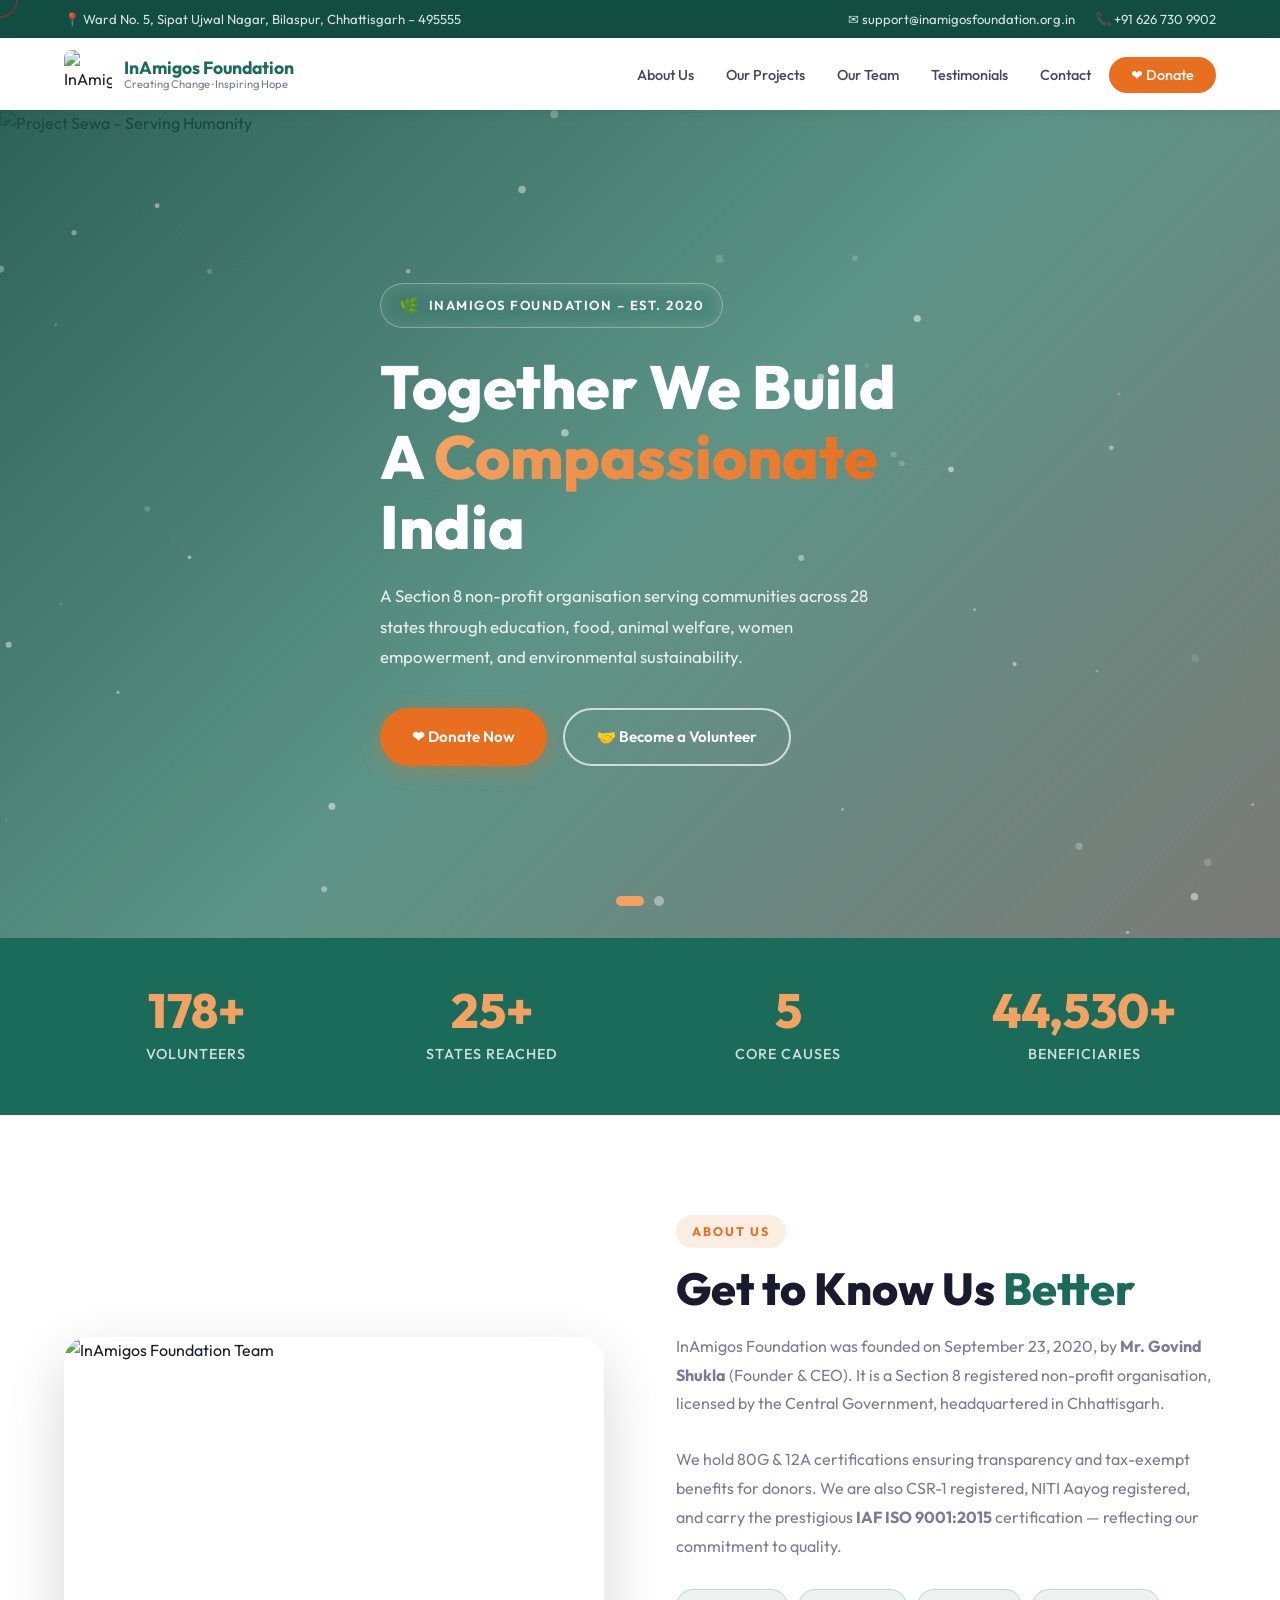
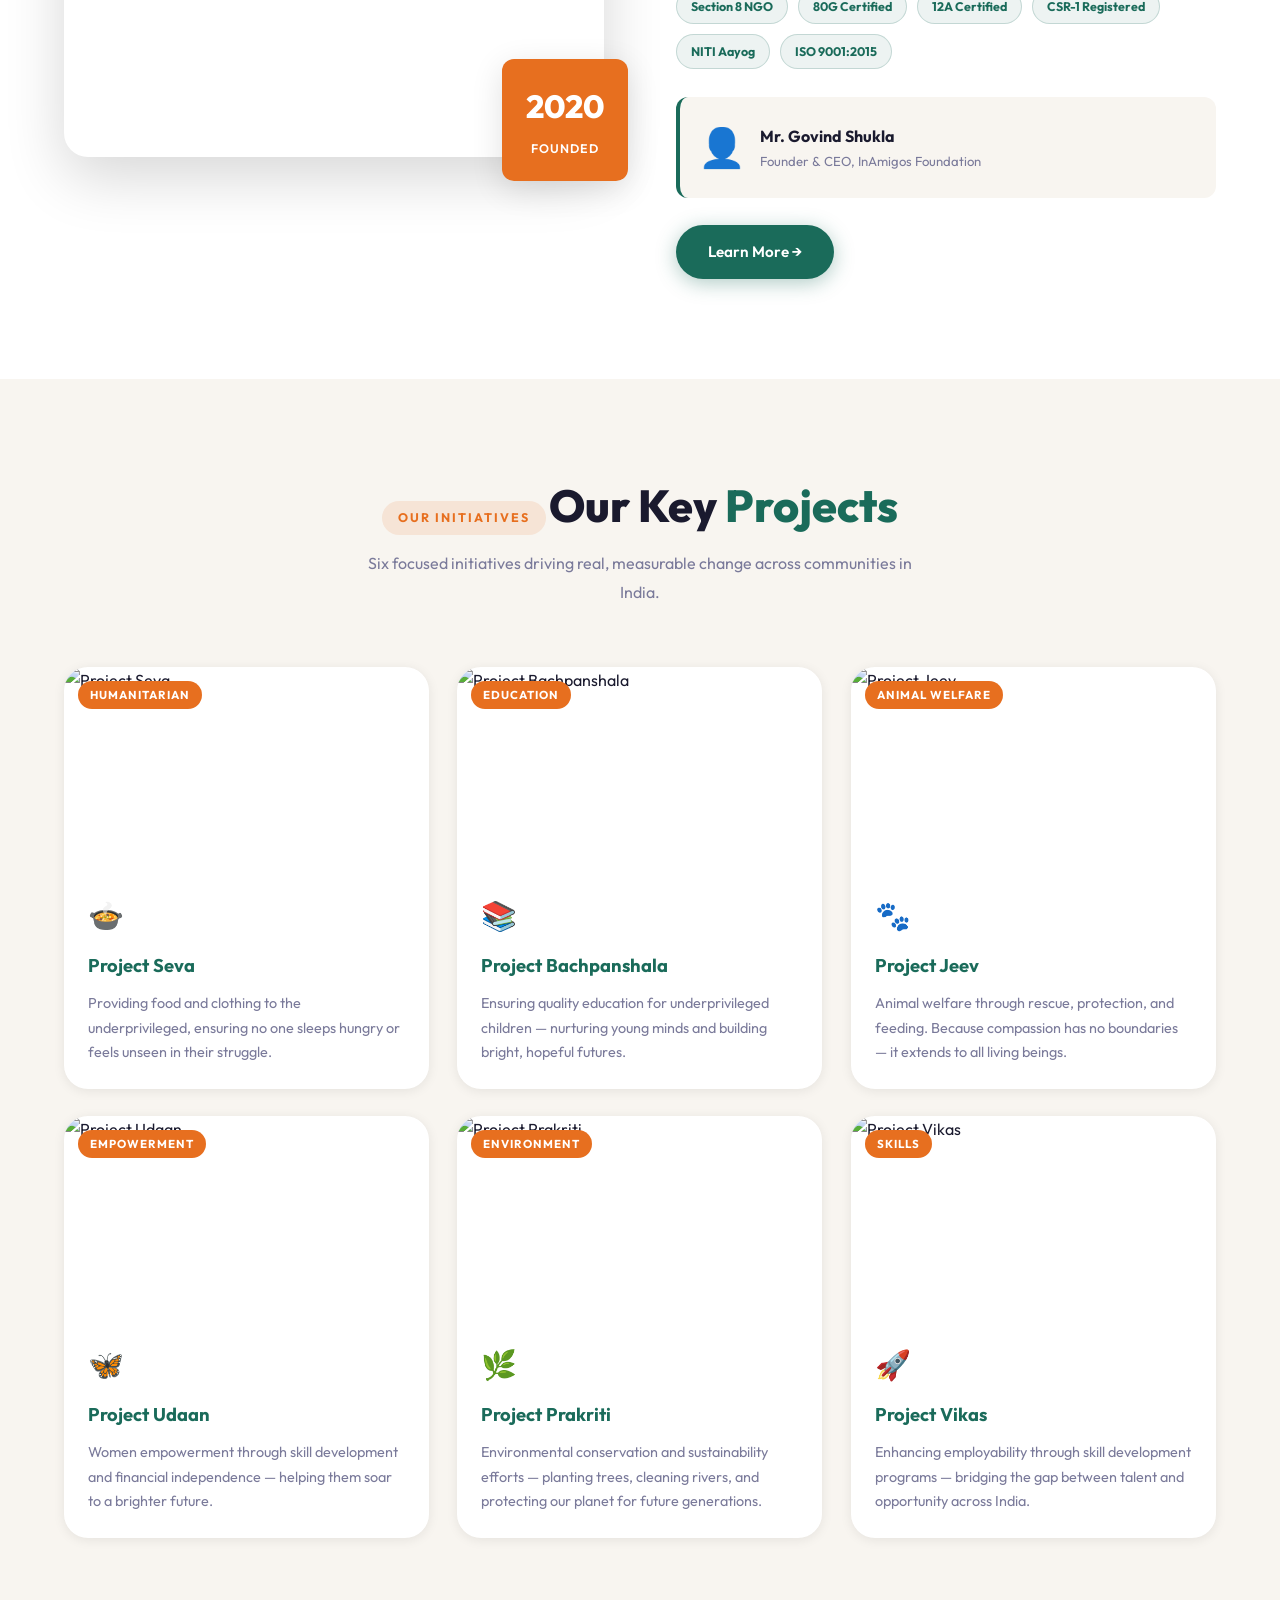
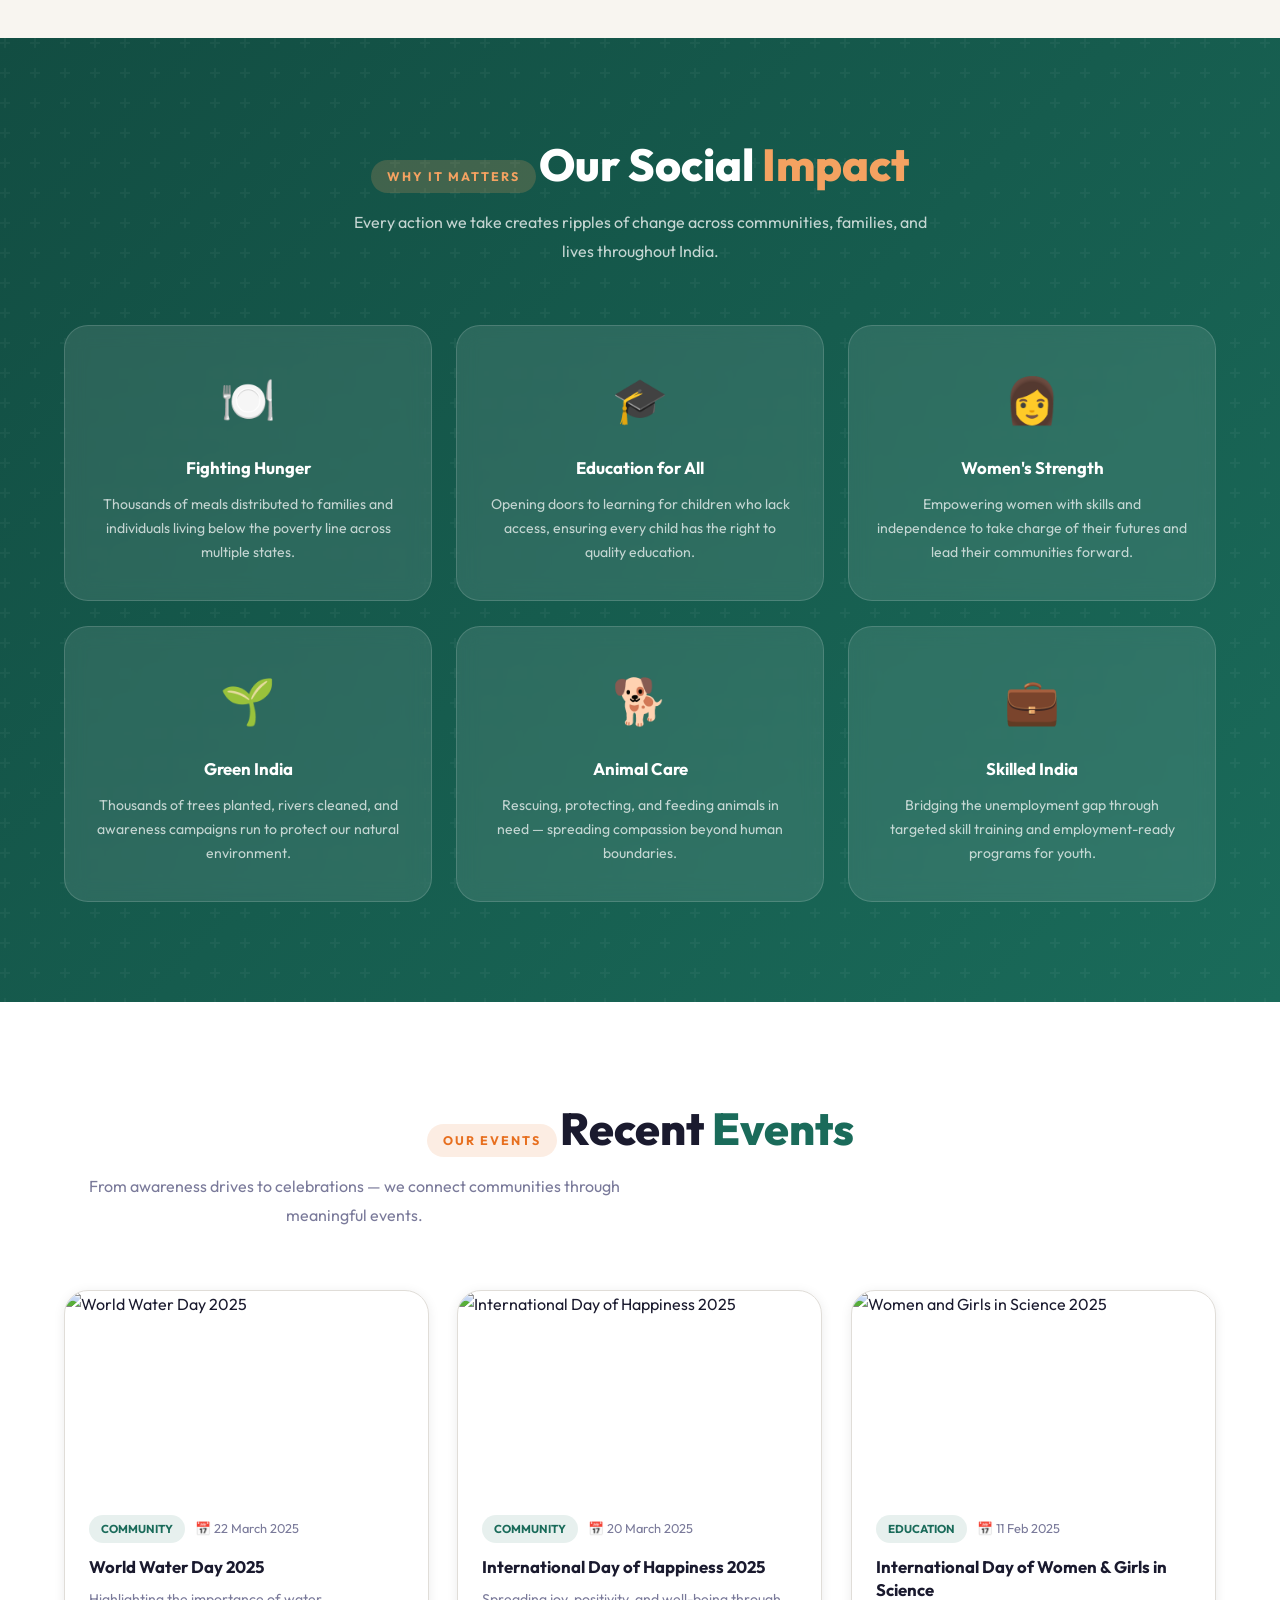
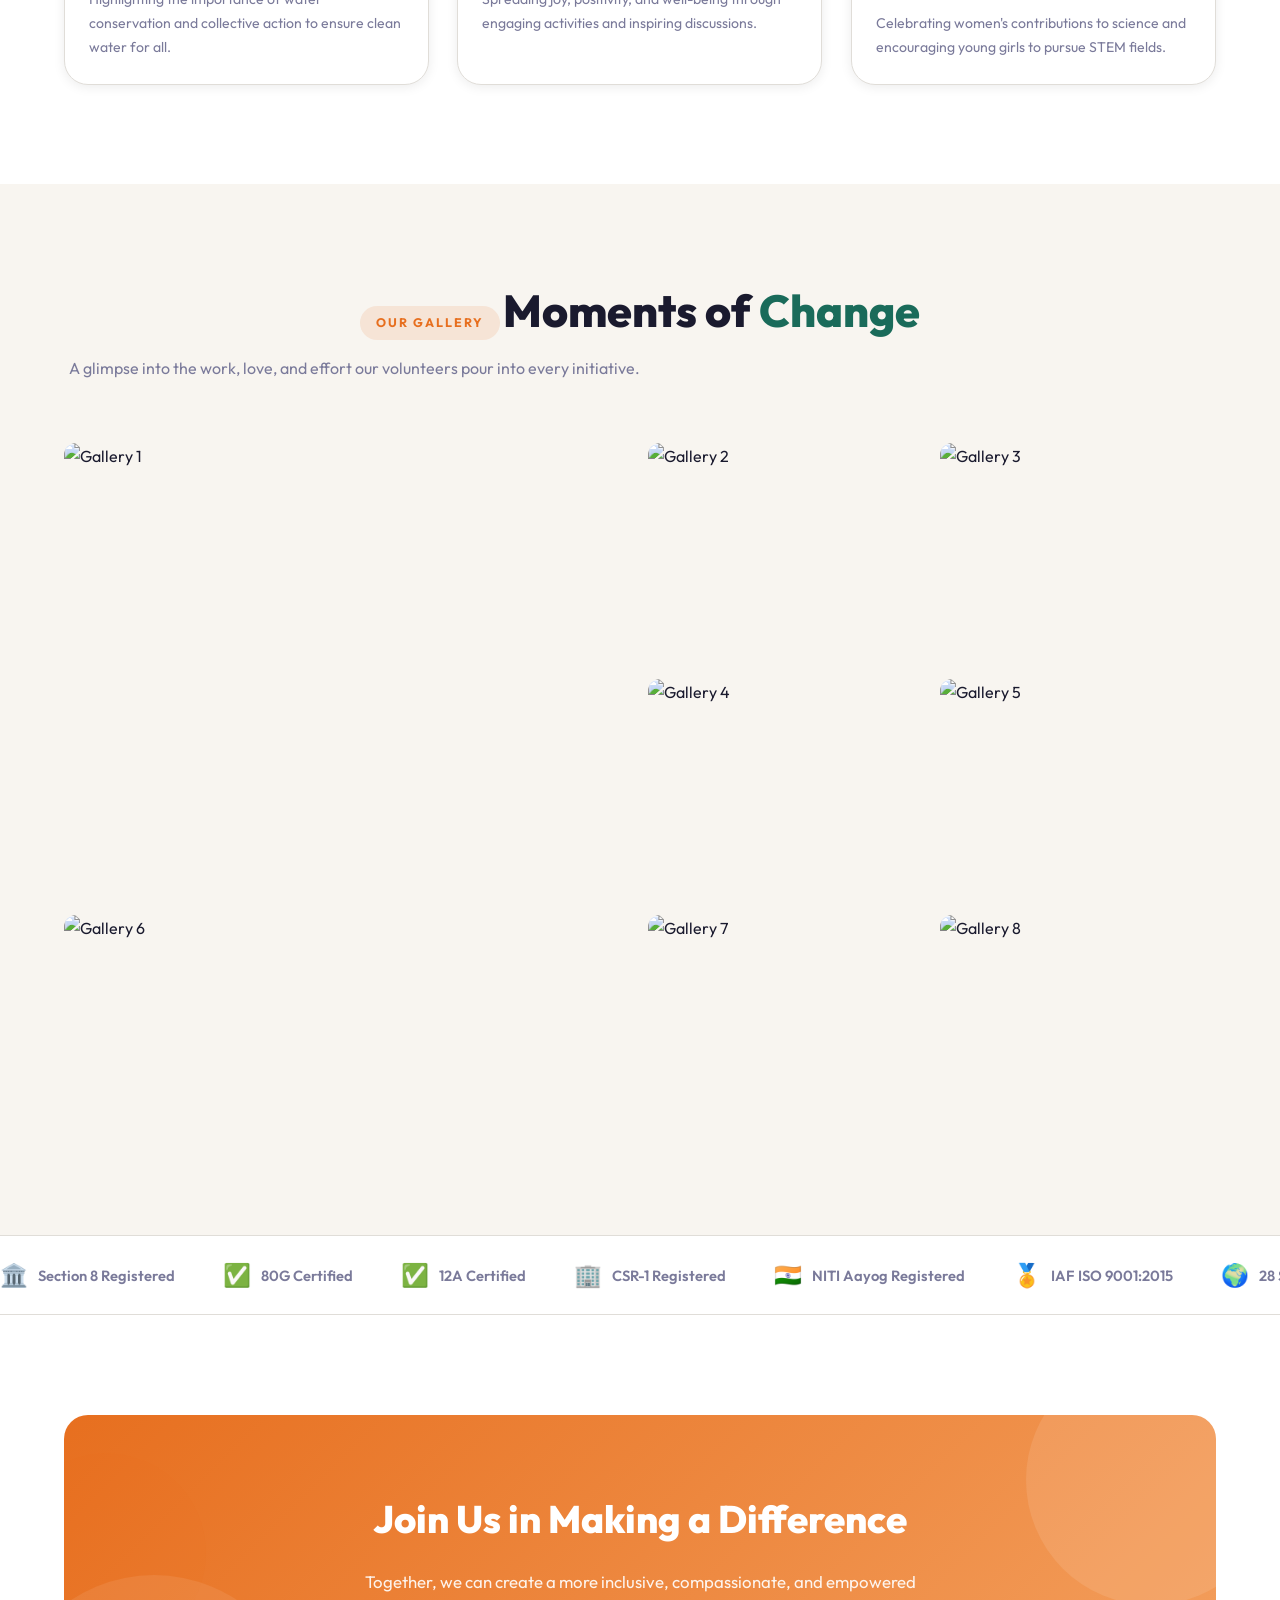
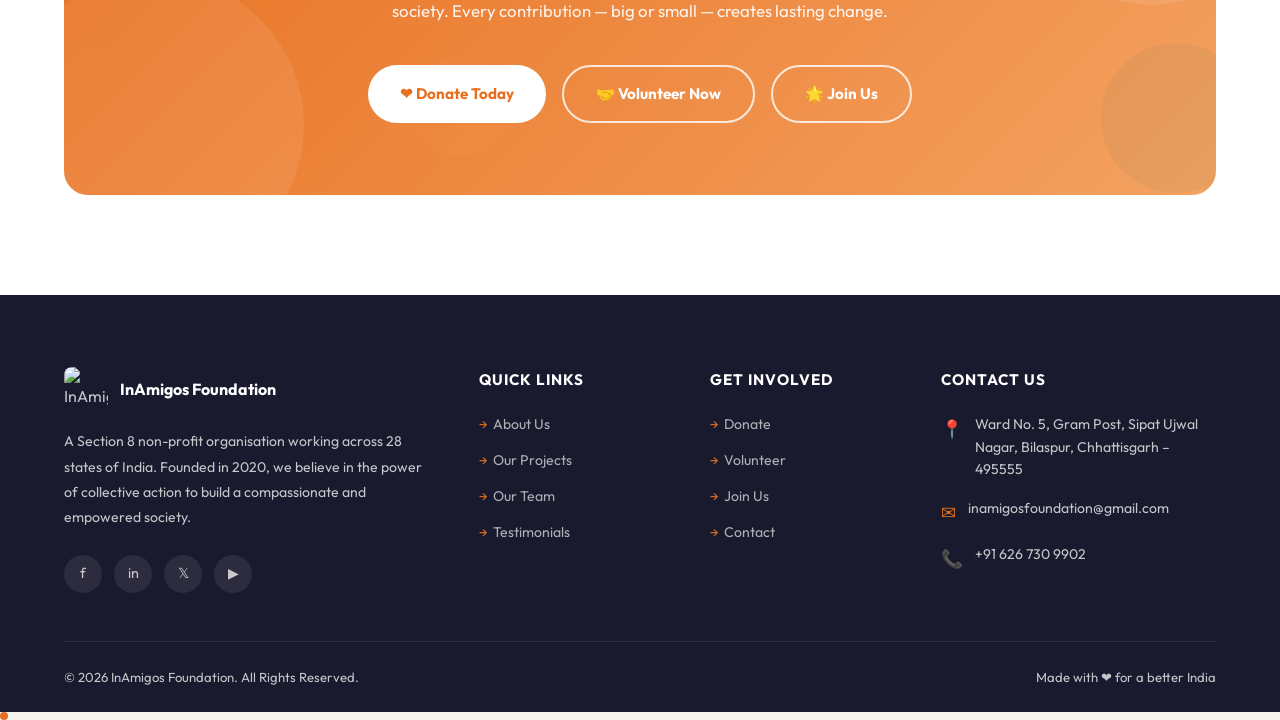
==== commit b53fad98: "Add Team, Testimonials, Contact pages + enhanced animations, particles, loader, marquee, lightbox, c" ====
--- a/index.html
+++ b/index.html
@@ -12,6 +12,13 @@
 </head>
 <body>
 
+<!-- ===== PAGE LOADER ===== -->
+<div class="page-loader">
+  <img src="https://inamigosfoundation.org.in/public/storage/settings/1744214680.jpg" alt="Loading" class="loader-logo" />
+  <div class="loader-spinner"></div>
+  <div class="loader-text">Loading...</div>
+</div>
+
 <!-- ===== TOPBAR ===== -->
 <div class="topbar">
   <div class="container">
@@ -37,10 +44,9 @@
       <ul class="nav-links" id="navLinks">
         <li><a href="about.html">About Us</a></li>
         <li><a href="#projects">Our Projects</a></li>
-        <li><a href="#impact">Impact</a></li>
-        <li><a href="#events">Events</a></li>
-        <li><a href="#gallery">Gallery</a></li>
-        <li><a href="#contact">Contact</a></li>
+        <li><a href="team.html">Our Team</a></li>
+        <li><a href="testimonials.html">Testimonials</a></li>
+        <li><a href="contact.html">Contact</a></li>
         <li><a href="https://rzp.io/l/kWQ87HP" class="nav-donate" target="_blank">❤ Donate</a></li>
       </ul>
       <button class="hamburger" id="hamburger" aria-label="Toggle Menu">
@@ -61,6 +67,7 @@
     </div>
   </div>
   <div class="hero-overlay"></div>
+  <canvas id="particles-canvas"></canvas>
   <div class="container">
     <div class="hero-content">
       <div class="hero-tag">InAmigos Foundation – Est. 2020</div>
@@ -371,10 +378,32 @@
   </div>
 </section>
 
+<!-- ===== CERTIFICATIONS MARQUEE ===== -->
+<div class="marquee-strip">
+  <div class="marquee-inner">
+    <div class="marquee-item"><span>🏛️</span> Section 8 Registered</div>
+    <div class="marquee-item"><span>✅</span> 80G Certified</div>
+    <div class="marquee-item"><span>✅</span> 12A Certified</div>
+    <div class="marquee-item"><span>🏢</span> CSR-1 Registered</div>
+    <div class="marquee-item"><span>🇮🇳</span> NITI Aayog Registered</div>
+    <div class="marquee-item"><span>🏅</span> IAF ISO 9001:2015</div>
+    <div class="marquee-item"><span>🌍</span> 28 States Across India</div>
+    <div class="marquee-item"><span>👥</span> 200+ Volunteers</div>
+    <div class="marquee-item"><span>❤️</span> 50,000+ Beneficiaries</div>
+    <div class="marquee-item"><span>🎓</span> 30,000+ Interns Trained</div>
+    <div class="marquee-item"><span>🌿</span> 20,000+ Saplings Planted</div>
+  </div>
+</div>
+
 <!-- ===== CTA ===== -->
 <section class="cta-section">
   <div class="container">
     <div class="cta-inner reveal">
+      <div class="floating-shapes">
+        <div class="floating-shape"></div>
+        <div class="floating-shape"></div>
+        <div class="floating-shape"></div>
+      </div>
       <h2 class="cta-title">Join Us in Making a Difference</h2>
       <p class="cta-desc">Together, we can create a more inclusive, compassionate, and empowered society. Every contribution — big or small — creates lasting change.</p>
       <div class="cta-btns">
@@ -406,11 +435,10 @@
       <div>
         <h4 class="footer-col-title">Quick Links</h4>
         <ul class="footer-links">
-          <li><a href="#about">About Us</a></li>
+          <li><a href="about.html">About Us</a></li>
           <li><a href="#projects">Our Projects</a></li>
-          <li><a href="#events">Events</a></li>
-          <li><a href="#gallery">Gallery</a></li>
-          <li><a href="https://inamigosfoundation.org.in/blog" target="_blank">Blog</a></li>
+          <li><a href="team.html">Our Team</a></li>
+          <li><a href="testimonials.html">Testimonials</a></li>
         </ul>
       </div>
       <div>
@@ -419,8 +447,7 @@
           <li><a href="https://rzp.io/l/kWQ87HP" target="_blank">Donate</a></li>
           <li><a href="https://forms.gle/AB4c1hLaDDmtrKGU7" target="_blank">Volunteer</a></li>
           <li><a href="https://inamigosfoundation.org.in/became-volunteer" target="_blank">Join Us</a></li>
-          <li><a href="https://inamigosfoundation.org.in/volunteers" target="_blank">Our Volunteers</a></li>
-          <li><a href="https://inamigosfoundation.org.in/contact" target="_blank">Contact</a></li>
+          <li><a href="contact.html">Contact</a></li>
         </ul>
       </div>
       <div>
@@ -447,61 +474,7 @@
 </footer>
 
 <!-- ===== JAVASCRIPT ===== -->
-<script>
-  // --- Hamburger menu ---
-  const hamburger = document.getElementById('hamburger');
-  const navLinks  = document.getElementById('navLinks');
-  hamburger.addEventListener('click', () => navLinks.classList.toggle('open'));
-
-  // --- Navbar scroll effect ---
-  window.addEventListener('scroll', () => {
-    document.getElementById('navbar').classList.toggle('scrolled', window.scrollY > 50);
-  });
-
-  // --- Hero slideshow ---
-  const slides = document.querySelectorAll('.hero-slide');
-  const dots   = document.querySelectorAll('.hero-dot');
-  let current  = 0;
-  function goToSlide(n) {
-    slides[current].classList.remove('active');
-    dots[current].classList.remove('active');
-    current = n;
-    slides[current].classList.add('active');
-    dots[current].classList.add('active');
-  }
-  dots.forEach(dot => dot.addEventListener('click', () => goToSlide(+dot.dataset.slide)));
-  setInterval(() => goToSlide((current + 1) % slides.length), 5000);
-
-  // --- Scroll reveal ---
-  const observer = new IntersectionObserver((entries) => {
-    entries.forEach(e => { if (e.isIntersecting) e.target.classList.add('visible'); });
-  }, { threshold: 0.12 });
-  document.querySelectorAll('.reveal, .reveal-left, .reveal-right').forEach(el => observer.observe(el));
-
-  // --- Counter animation ---
-  function animateCounter(el) {
-    const target = +el.dataset.target;
-    const duration = 2000;
-    const step = target / (duration / 16);
-    let count = 0;
-    const timer = setInterval(() => {
-      count = Math.min(count + step, target);
-      el.textContent = target >= 1000
-        ? Math.floor(count).toLocaleString('en-IN') + '+'
-        : Math.floor(count) + (target === 6 ? '' : '+');
-      if (count >= target) clearInterval(timer);
-    }, 16);
-  }
-  const counterObserver = new IntersectionObserver((entries) => {
-    entries.forEach(e => {
-      if (e.isIntersecting) {
-        animateCounter(e.target);
-        counterObserver.unobserve(e.target);
-      }
-    });
-  }, { threshold: 0.5 });
-  document.querySelectorAll('.stat-number').forEach(el => counterObserver.observe(el));
-</script>
+<script src="js/main.js"></script>
 
 </body>
 </html>
--- a/css/animations.css
+++ b/css/animations.css
@@ -1,48 +1,253 @@
 /* ============================================
-   InAmigos Foundation - Animations
+   InAmigos Foundation - Enhanced Animations
    ============================================ */
 
-/* ---- Fade In Up ---- */
+/* ---- Core Keyframes ---- */
 @keyframes fadeInUp {
   from { opacity: 0; transform: translateY(40px); }
   to   { opacity: 1; transform: translateY(0); }
 }
-
 @keyframes fadeInLeft {
   from { opacity: 0; transform: translateX(-40px); }
   to   { opacity: 1; transform: translateX(0); }
 }
-
 @keyframes fadeInRight {
   from { opacity: 0; transform: translateX(40px); }
   to   { opacity: 1; transform: translateX(0); }
 }
-
+@keyframes fadeInDown {
+  from { opacity: 0; transform: translateY(-30px); }
+  to   { opacity: 1; transform: translateY(0); }
+}
 @keyframes scaleIn {
   from { opacity: 0; transform: scale(0.85); }
   to   { opacity: 1; transform: scale(1); }
 }
-
+@keyframes scaleInBounce {
+  0%   { opacity: 0; transform: scale(0.3); }
+  50%  { opacity: 1; transform: scale(1.08); }
+  70%  { transform: scale(0.95); }
+  100% { transform: scale(1); }
+}
 @keyframes pulse {
   0%, 100% { transform: scale(1); }
   50%       { transform: scale(1.05); }
 }
-
 @keyframes shimmer {
   0%   { background-position: -200% center; }
   100% { background-position: 200% center; }
 }
-
 @keyframes float {
   0%, 100% { transform: translateY(0px); }
   50%       { transform: translateY(-12px); }
+}
+@keyframes floatSlow {
+  0%, 100% { transform: translateY(0px) rotate(0deg); }
+  25%      { transform: translateY(-8px) rotate(1deg); }
+  75%      { transform: translateY(4px) rotate(-1deg); }
+}
+@keyframes rotate360 {
+  from { transform: rotate(0deg); }
+  to   { transform: rotate(360deg); }
+}
+@keyframes rotateReverse {
+  from { transform: rotate(360deg); }
+  to   { transform: rotate(0deg); }
+}
+@keyframes wiggle {
+  0%, 100% { transform: rotate(0deg); }
+  25%      { transform: rotate(3deg); }
+  75%      { transform: rotate(-3deg); }
+}
+@keyframes slideInFromLeft {
+  from { opacity: 0; transform: translateX(-100px); }
+  to   { opacity: 1; transform: translateX(0); }
+}
+@keyframes slideInFromRight {
+  from { opacity: 0; transform: translateX(100px); }
+  to   { opacity: 1; transform: translateX(0); }
+}
+@keyframes bounceIn {
+  0%   { opacity: 0; transform: scale(0.3); }
+  50%  { transform: scale(1.05); }
+  70%  { transform: scale(0.9); }
+  100% { opacity: 1; transform: scale(1); }
+}
+@keyframes heartbeat {
+  0%, 100% { transform: scale(1); }
+  14%      { transform: scale(1.15); }
+  28%      { transform: scale(1); }
+  42%      { transform: scale(1.15); }
+  70%      { transform: scale(1); }
+}
+@keyframes glow {
+  0%, 100% { box-shadow: 0 0 5px rgba(231,111,31,0.3), 0 0 10px rgba(231,111,31,0.1); }
+  50%      { box-shadow: 0 0 20px rgba(231,111,31,0.5), 0 0 40px rgba(231,111,31,0.2); }
+}
+@keyframes gradientShift {
+  0%   { background-position: 0% 50%; }
+  50%  { background-position: 100% 50%; }
+  100% { background-position: 0% 50%; }
+}
+@keyframes ripple {
+  0%   { transform: scale(0); opacity: 0.5; }
+  100% { transform: scale(4); opacity: 0; }
+}
+@keyframes typewriter {
+  from { width: 0; }
+  to   { width: 100%; }
+}
+@keyframes blinkCursor {
+  0%, 100% { border-right-color: transparent; }
+  50%      { border-right-color: var(--accent-light); }
+}
+@keyframes drawLine {
+  from { width: 0; }
+  to   { width: 100%; }
+}
+@keyframes morphBlob {
+  0%, 100% { border-radius: 60% 40% 30% 70% / 60% 30% 70% 40%; }
+  25%      { border-radius: 30% 60% 70% 40% / 50% 60% 30% 60%; }
+  50%      { border-radius: 50% 60% 30% 60% / 30% 40% 70% 60%; }
+  75%      { border-radius: 60% 30% 60% 40% / 60% 70% 40% 30%; }
+}
+@keyframes slideUp {
+  from { opacity: 0; transform: translateY(100%); }
+  to   { opacity: 1; transform: translateY(0); }
+}
+@keyframes zoomInRotate {
+  from { opacity: 0; transform: scale(0.5) rotate(-15deg); }
+  to   { opacity: 1; transform: scale(1) rotate(0deg); }
+}
+@keyframes countPulse {
+  0%   { transform: scale(1); }
+  50%  { transform: scale(1.12); color: var(--accent-light); }
+  100% { transform: scale(1); }
+}
+@keyframes sparkle {
+  0%, 100% { opacity: 0; transform: scale(0) rotate(0deg); }
+  50%      { opacity: 1; transform: scale(1) rotate(180deg); }
+}
+@keyframes wave {
+  0%   { transform: rotate(0deg); }
+  10%  { transform: rotate(14deg); }
+  20%  { transform: rotate(-8deg); }
+  30%  { transform: rotate(14deg); }
+  40%  { transform: rotate(-4deg); }
+  50%  { transform: rotate(10deg); }
+  60%  { transform: rotate(0deg); }
+  100% { transform: rotate(0deg); }
+}
+@keyframes progressBar {
+  from { width: 0%; }
+  to   { width: 100%; }
+}
+
+/* ---- Loading Screen ---- */
+.page-loader {
+  position: fixed;
+  inset: 0;
+  background: linear-gradient(135deg, var(--primary-dark), var(--primary));
+  z-index: 99999;
+  display: flex;
+  flex-direction: column;
+  align-items: center;
+  justify-content: center;
+  transition: opacity 0.6s ease, visibility 0.6s ease;
+}
+.page-loader.hidden {
+  opacity: 0;
+  visibility: hidden;
+  pointer-events: none;
+}
+.loader-logo {
+  width: 80px;
+  height: 80px;
+  border-radius: 16px;
+  object-fit: cover;
+  animation: scaleInBounce 0.8s ease both, float 2s ease-in-out infinite 0.8s;
+  box-shadow: 0 12px 40px rgba(0,0,0,0.3);
+}
+.loader-spinner {
+  width: 48px;
+  height: 48px;
+  border: 3px solid rgba(255,255,255,0.15);
+  border-top-color: var(--accent-light);
+  border-radius: 50%;
+  animation: rotate360 0.8s linear infinite;
+  margin-top: 28px;
+}
+.loader-text {
+  color: rgba(255,255,255,0.7);
+  font-size: 0.88rem;
+  font-weight: 500;
+  margin-top: 20px;
+  letter-spacing: 2px;
+  text-transform: uppercase;
+  animation: fadeInUp 0.5s ease 0.3s both;
+}
+
+/* ---- Scroll Progress Bar ---- */
+.scroll-progress {
+  position: fixed;
+  top: 0;
+  left: 0;
+  height: 4px;
+  background: linear-gradient(90deg, var(--accent), var(--accent-light), var(--primary));
+  background-size: 200% auto;
+  animation: gradientShift 3s ease infinite;
+  z-index: 10001;
+  transition: width 0.1s linear;
+  border-radius: 0 2px 2px 0;
+  box-shadow: 0 0 10px rgba(231,111,31,0.5);
+}
+
+/* ---- Back to Top Button ---- */
+.back-to-top {
+  position: fixed;
+  bottom: 32px;
+  right: 32px;
+  width: 50px;
+  height: 50px;
+  border-radius: 50%;
+  background: linear-gradient(135deg, var(--accent), var(--accent-light));
+  color: var(--white);
+  border: none;
+  cursor: pointer;
+  font-size: 1.4rem;
+  display: flex;
+  align-items: center;
+  justify-content: center;
+  z-index: 9999;
+  opacity: 0;
+  visibility: hidden;
+  transform: translateY(20px) scale(0.8);
+  transition: all 0.4s cubic-bezier(0.68, -0.55, 0.265, 1.55);
+  box-shadow: 0 6px 24px rgba(231,111,31,0.4);
+}
+.back-to-top.visible {
+  opacity: 1;
+  visibility: visible;
+  transform: translateY(0) scale(1);
+}
+.back-to-top:hover {
+  transform: translateY(-4px) scale(1.1);
+  box-shadow: 0 10px 32px rgba(231,111,31,0.6);
+}
+.back-to-top::after {
+  content: '';
+  position: absolute;
+  inset: -4px;
+  border-radius: 50%;
+  border: 2px solid rgba(231,111,31,0.3);
+  animation: pulse 2s ease-in-out infinite;
 }
 
 /* ---- Scroll Reveal classes ---- */
 .reveal {
   opacity: 0;
   transform: translateY(36px);
-  transition: opacity 0.7s ease, transform 0.7s ease;
+  transition: opacity 0.7s cubic-bezier(0.25, 0.46, 0.45, 0.94), transform 0.7s cubic-bezier(0.25, 0.46, 0.45, 0.94);
 }
 .reveal.visible {
   opacity: 1;
@@ -50,8 +255,8 @@
 }
 .reveal-left {
   opacity: 0;
-  transform: translateX(-40px);
-  transition: opacity 0.7s ease, transform 0.7s ease;
+  transform: translateX(-50px);
+  transition: opacity 0.7s cubic-bezier(0.25, 0.46, 0.45, 0.94), transform 0.7s cubic-bezier(0.25, 0.46, 0.45, 0.94);
 }
 .reveal-left.visible {
   opacity: 1;
@@ -59,12 +264,30 @@
 }
 .reveal-right {
   opacity: 0;
-  transform: translateX(40px);
-  transition: opacity 0.7s ease, transform 0.7s ease;
+  transform: translateX(50px);
+  transition: opacity 0.7s cubic-bezier(0.25, 0.46, 0.45, 0.94), transform 0.7s cubic-bezier(0.25, 0.46, 0.45, 0.94);
 }
 .reveal-right.visible {
   opacity: 1;
   transform: translateX(0);
+}
+.reveal-scale {
+  opacity: 0;
+  transform: scale(0.85);
+  transition: opacity 0.6s ease, transform 0.6s cubic-bezier(0.68, -0.55, 0.265, 1.55);
+}
+.reveal-scale.visible {
+  opacity: 1;
+  transform: scale(1);
+}
+.reveal-rotate {
+  opacity: 0;
+  transform: rotate(-5deg) translateY(30px);
+  transition: opacity 0.7s ease, transform 0.7s ease;
+}
+.reveal-rotate.visible {
+  opacity: 1;
+  transform: rotate(0) translateY(0);
 }
 
 /* Staggered delay helpers */
@@ -74,49 +297,14 @@
 .delay-4 { transition-delay: 0.4s; }
 .delay-5 { transition-delay: 0.5s; }
 .delay-6 { transition-delay: 0.6s; }
+.delay-7 { transition-delay: 0.7s; }
+.delay-8 { transition-delay: 0.8s; }
 
 /* ---- Hero animations ---- */
 .hero-content .hero-tag    { animation: fadeInUp 0.7s ease 0.2s both; }
 .hero-content .hero-title  { animation: fadeInUp 0.7s ease 0.4s both; }
 .hero-content .hero-desc   { animation: fadeInUp 0.7s ease 0.6s both; }
 .hero-content .hero-btns   { animation: fadeInUp 0.7s ease 0.8s both; }
-
-/* ---- Stats counter animation ---- */
-.stat-number {
-  transition: all 0.5s ease;
-}
-
-/* ---- Floating badge ---- */
-.about-badge {
-  animation: float 4s ease-in-out infinite;
-}
-
-/* ---- Pulse on CTA buttons ---- */
-.btn-primary:focus,
-.btn-green:focus {
-  animation: pulse 0.4s ease;
-}
-
-/* ---- Navbar scroll shrink ---- */
-.navbar.scrolled {
-  box-shadow: 0 4px 24px rgba(0,0,0,0.12);
-}
-.navbar.scrolled .nav-inner {
-  height: 60px;
-  transition: height 0.3s ease;
-}
-
-/* ---- Mobile menu slide ---- */
-.nav-links.open {
-  animation: fadeInUp 0.3s ease both;
-}
-
-/* ---- Hover lift for cards ---- */
-.project-card,
-.event-card,
-.impact-card {
-  will-change: transform;
-}
 
 /* ---- Gradient text shimmer for hero ---- */
 .hero-title .highlight {
@@ -127,3 +315,412 @@
   background-clip: text;
   animation: shimmer 3s linear infinite;
 }
+
+/* ---- Stats counter animation ---- */
+.stat-number {
+  transition: all 0.5s ease;
+}
+.stat-number.counting {
+  animation: countPulse 0.3s ease;
+}
+
+/* ---- Floating badge ---- */
+.about-badge {
+  animation: float 4s ease-in-out infinite;
+}
+
+/* ---- Pulse / Glow on CTA buttons ---- */
+.btn-primary {
+  position: relative;
+  overflow: hidden;
+}
+.btn-primary::after {
+  content: '';
+  position: absolute;
+  top: 50%;
+  left: 50%;
+  width: 0;
+  height: 0;
+  border-radius: 50%;
+  background: rgba(255,255,255,0.2);
+  transform: translate(-50%, -50%);
+  transition: width 0.6s ease, height 0.6s ease;
+}
+.btn-primary:hover::after {
+  width: 300px;
+  height: 300px;
+}
+.btn-primary:focus,
+.btn-green:focus {
+  animation: pulse 0.4s ease;
+}
+
+/* ---- Donate button glow ---- */
+.nav-donate {
+  animation: glow 2s ease-in-out infinite;
+}
+.nav-donate:hover {
+  animation: heartbeat 1s ease-in-out;
+}
+
+/* ---- Navbar scroll shrink ---- */
+.navbar {
+  transition: box-shadow 0.3s ease, background 0.3s ease;
+}
+.navbar.scrolled {
+  box-shadow: 0 4px 24px rgba(0,0,0,0.12);
+  background: rgba(255,255,255,0.97);
+  backdrop-filter: blur(10px);
+}
+.navbar.scrolled .nav-inner {
+  height: 60px;
+  transition: height 0.3s ease;
+}
+
+/* ---- Mobile menu slide ---- */
+.nav-links.open {
+  animation: fadeInDown 0.35s ease both;
+}
+
+/* ---- Hover lift & tilt for cards ---- */
+.project-card,
+.event-card,
+.impact-card {
+  will-change: transform;
+}
+
+/* ---- Card hover shine effect ---- */
+.project-card::before,
+.event-card::before {
+  content: '';
+  position: absolute;
+  top: 0;
+  left: -75%;
+  width: 50%;
+  height: 100%;
+  background: linear-gradient(
+    90deg,
+    transparent,
+    rgba(255,255,255,0.12),
+    transparent
+  );
+  transform: skewX(-25deg);
+  transition: left 0.7s ease;
+  z-index: 1;
+  pointer-events: none;
+}
+.project-card { position: relative; overflow: hidden; }
+.event-card   { position: relative; overflow: hidden; }
+.project-card:hover::before,
+.event-card:hover::before {
+  left: 125%;
+}
+
+/* ---- Section titles underline draw ---- */
+.section-title {
+  position: relative;
+  display: inline-block;
+}
+.section-title::after {
+  content: '';
+  position: absolute;
+  bottom: -8px;
+  left: 0;
+  height: 3px;
+  width: 0;
+  background: linear-gradient(90deg, var(--accent), var(--primary));
+  border-radius: 2px;
+  transition: width 0.8s cubic-bezier(0.25, 0.46, 0.45, 0.94);
+}
+.reveal.visible .section-title::after,
+.section-title.visible::after {
+  width: 60px;
+}
+
+/* Centered section titles */
+[style*="text-align: center"] .section-title::after,
+.projects-header .section-title::after,
+.events-header .section-title::after,
+.gallery-header .section-title::after,
+.impact-header .section-title::after {
+  left: 50%;
+  transform: translateX(-50%);
+}
+
+/* ---- Gallery hover overlay (clean zoom only) ---- */
+
+/* ---- Particle canvas ---- */
+#particles-canvas {
+  position: absolute;
+  top: 0;
+  left: 0;
+  width: 100%;
+  height: 100%;
+  pointer-events: none;
+  z-index: 1;
+}
+
+/* ---- Floating shapes (decorative) ---- */
+.floating-shapes {
+  position: absolute;
+  inset: 0;
+  overflow: hidden;
+  pointer-events: none;
+  z-index: 0;
+}
+.floating-shape {
+  position: absolute;
+  border-radius: 50%;
+  opacity: 0.06;
+  animation: floatSlow 8s ease-in-out infinite;
+}
+.floating-shape:nth-child(1) {
+  width: 200px; height: 200px;
+  background: var(--accent);
+  top: 10%; left: -5%;
+  animation-duration: 7s;
+}
+.floating-shape:nth-child(2) {
+  width: 150px; height: 150px;
+  background: var(--primary);
+  top: 60%; right: -3%;
+  animation-duration: 9s;
+  animation-delay: -2s;
+}
+.floating-shape:nth-child(3) {
+  width: 100px; height: 100px;
+  background: var(--accent-light);
+  bottom: 10%; left: 30%;
+  animation-duration: 11s;
+  animation-delay: -4s;
+}
+.floating-shape:nth-child(4) {
+  width: 80px; height: 80px;
+  background: var(--primary-light);
+  top: 20%; right: 20%;
+  animation-duration: 10s;
+  animation-delay: -1s;
+}
+
+/* ---- Morphing blob (for about section etc.) ---- */
+.morph-blob {
+  position: absolute;
+  width: 300px;
+  height: 300px;
+  background: linear-gradient(135deg, rgba(26,107,90,0.08), rgba(231,111,31,0.05));
+  animation: morphBlob 12s ease-in-out infinite;
+  z-index: 0;
+}
+
+/* ---- Typewriter effect ---- */
+.typewriter-text {
+  overflow: hidden;
+  white-space: nowrap;
+  border-right: 3px solid var(--accent-light);
+  animation: typewriter 3s steps(40, end) both, blinkCursor 0.75s step-end infinite;
+  display: inline-block;
+}
+
+/* ---- Image parallax on hover ---- */
+.parallax-img {
+  transition: transform 0.4s ease;
+}
+.parallax-img:hover {
+  transform: scale(1.02) translateY(-4px);
+}
+
+/* ---- Smooth page transition ---- */
+body {
+  animation: fadeInUp 0.5s ease both;
+}
+
+/* ---- Tooltip animation ---- */
+[data-tooltip] {
+  position: relative;
+  cursor: pointer;
+}
+[data-tooltip]::after {
+  content: attr(data-tooltip);
+  position: absolute;
+  bottom: 100%;
+  left: 50%;
+  transform: translateX(-50%) translateY(8px);
+  background: var(--text-dark);
+  color: var(--white);
+  padding: 6px 14px;
+  border-radius: 6px;
+  font-size: 0.78rem;
+  white-space: nowrap;
+  opacity: 0;
+  pointer-events: none;
+  transition: all 0.3s ease;
+  z-index: 100;
+}
+[data-tooltip]:hover::after {
+  opacity: 1;
+  transform: translateX(-50%) translateY(-6px);
+}
+
+/* ---- Custom cursor dot (decorative) ---- */
+.cursor-dot {
+  width: 8px;
+  height: 8px;
+  background: var(--accent);
+  border-radius: 50%;
+  position: fixed;
+  pointer-events: none;
+  z-index: 99998;
+  transition: transform 0.1s ease;
+  mix-blend-mode: difference;
+  display: none;
+}
+.cursor-ring {
+  width: 36px;
+  height: 36px;
+  border: 2px solid rgba(231,111,31,0.4);
+  border-radius: 50%;
+  position: fixed;
+  pointer-events: none;
+  z-index: 99997;
+  transition: all 0.15s ease;
+  mix-blend-mode: difference;
+  display: none;
+}
+@media (hover: hover) and (pointer: fine) {
+  .cursor-dot, .cursor-ring { display: block; }
+}
+
+/* ---- Number ticker ---- */
+.ticker-wrap {
+  display: inline-block;
+  overflow: hidden;
+  height: 1.2em;
+  vertical-align: bottom;
+}
+.ticker-digit {
+  display: inline-block;
+  animation: slideUp 0.4s ease both;
+}
+
+/* ---- Hover underline for nav links ---- */
+.nav-links a:not(.nav-donate) {
+  position: relative;
+}
+.nav-links a:not(.nav-donate)::after {
+  content: '';
+  position: absolute;
+  bottom: 2px;
+  left: 50%;
+  width: 0;
+  height: 2px;
+  background: var(--primary);
+  border-radius: 1px;
+  transition: all 0.3s ease;
+  transform: translateX(-50%);
+}
+.nav-links a:not(.nav-donate):hover::after {
+  width: 70%;
+}
+
+/* ---- Footer link hover slide ---- */
+.footer-links a::before {
+  transition: transform 0.3s ease, color 0.3s ease;
+}
+.footer-links a:hover::before {
+  transform: translateX(4px);
+}
+
+/* ---- Wave hand on hover ---- */
+.wave-hand {
+  display: inline-block;
+  animation: wave 2.5s infinite;
+  transform-origin: 70% 70%;
+}
+
+/* ---- Icon bounce on card hover ---- */
+.project-card:hover .project-icon,
+.impact-card:hover .impact-card-icon {
+  animation: bounceIn 0.5s ease;
+}
+
+/* ---- Smooth section separators ---- */
+.section-wave-top,
+.section-wave-bottom {
+  position: absolute;
+  width: 100%;
+  overflow: hidden;
+  line-height: 0;
+  z-index: 1;
+}
+.section-wave-top { top: -1px; }
+.section-wave-bottom { bottom: -1px; }
+.section-wave-top svg,
+.section-wave-bottom svg {
+  position: relative;
+  display: block;
+  width: calc(100% + 1.3px);
+  height: 50px;
+}
+
+/* ---- Marquee for partners/certifications ---- */
+.marquee-strip {
+  overflow: hidden;
+  white-space: nowrap;
+  background: var(--white);
+  padding: 20px 0;
+  border-top: 1px solid var(--border);
+  border-bottom: 1px solid var(--border);
+}
+.marquee-inner {
+  display: inline-flex;
+  gap: 48px;
+  animation: marqueeScroll 25s linear infinite;
+}
+@keyframes marqueeScroll {
+  0% { transform: translateX(0); }
+  100% { transform: translateX(-50%); }
+}
+.marquee-item {
+  display: inline-flex;
+  align-items: center;
+  gap: 10px;
+  font-size: 0.92rem;
+  font-weight: 600;
+  color: var(--text-light);
+  flex-shrink: 0;
+  white-space: nowrap;
+}
+.marquee-item span:first-child {
+  font-size: 1.4rem;
+}
+
+/* ---- Tilt effect (JS helper class) ---- */
+.tilt-card {
+  transform-style: preserve-3d;
+  perspective: 1000px;
+}
+.tilt-card-inner {
+  transition: transform 0.3s ease;
+}
+
+/* ---- Text gradient animation ---- */
+.text-gradient-animate {
+  background: linear-gradient(270deg, var(--primary), var(--accent), var(--primary-light), var(--accent-light));
+  background-size: 600% 600%;
+  -webkit-background-clip: text;
+  -webkit-text-fill-color: transparent;
+  background-clip: text;
+  animation: gradientShift 6s ease infinite;
+}
+
+/* ---- Reduce motion preference ---- */
+@media (prefers-reduced-motion: reduce) {
+  *, *::before, *::after {
+    animation-duration: 0.01ms !important;
+    animation-iteration-count: 1 !important;
+    transition-duration: 0.01ms !important;
+  }
+  .page-loader { display: none; }
+  .cursor-dot, .cursor-ring { display: none !important; }
+  .scroll-progress { display: none; }
+}
--- a/css/responsive.css
+++ b/css/responsive.css
@@ -1,6 +1,6 @@
-/* ============================================
-   InAmigos Foundation - Responsive Styles
-   ============================================ */
+/* ======================
+   InAmigos Foundation - 
+   ====================== */
 
 /* ---- Large Tablets (≤1024px) ---- */
 @media (max-width: 1024px) {
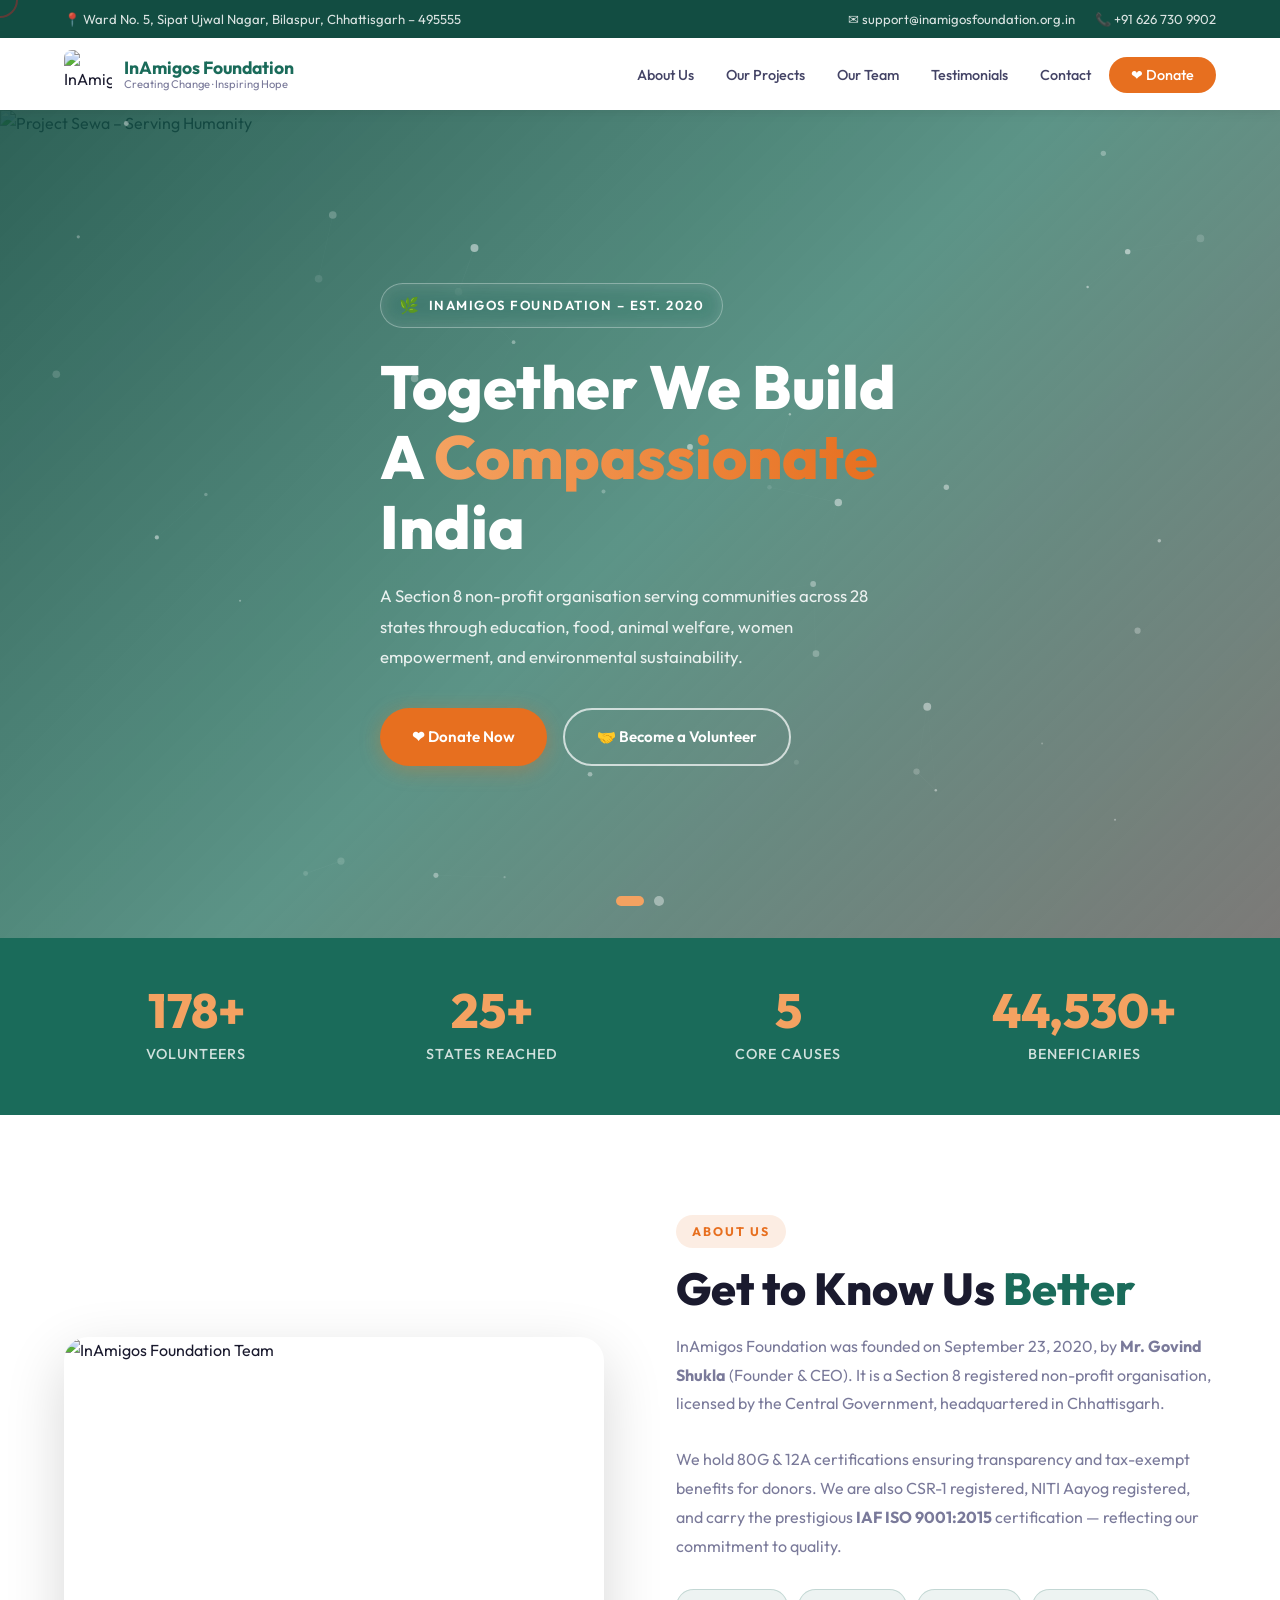
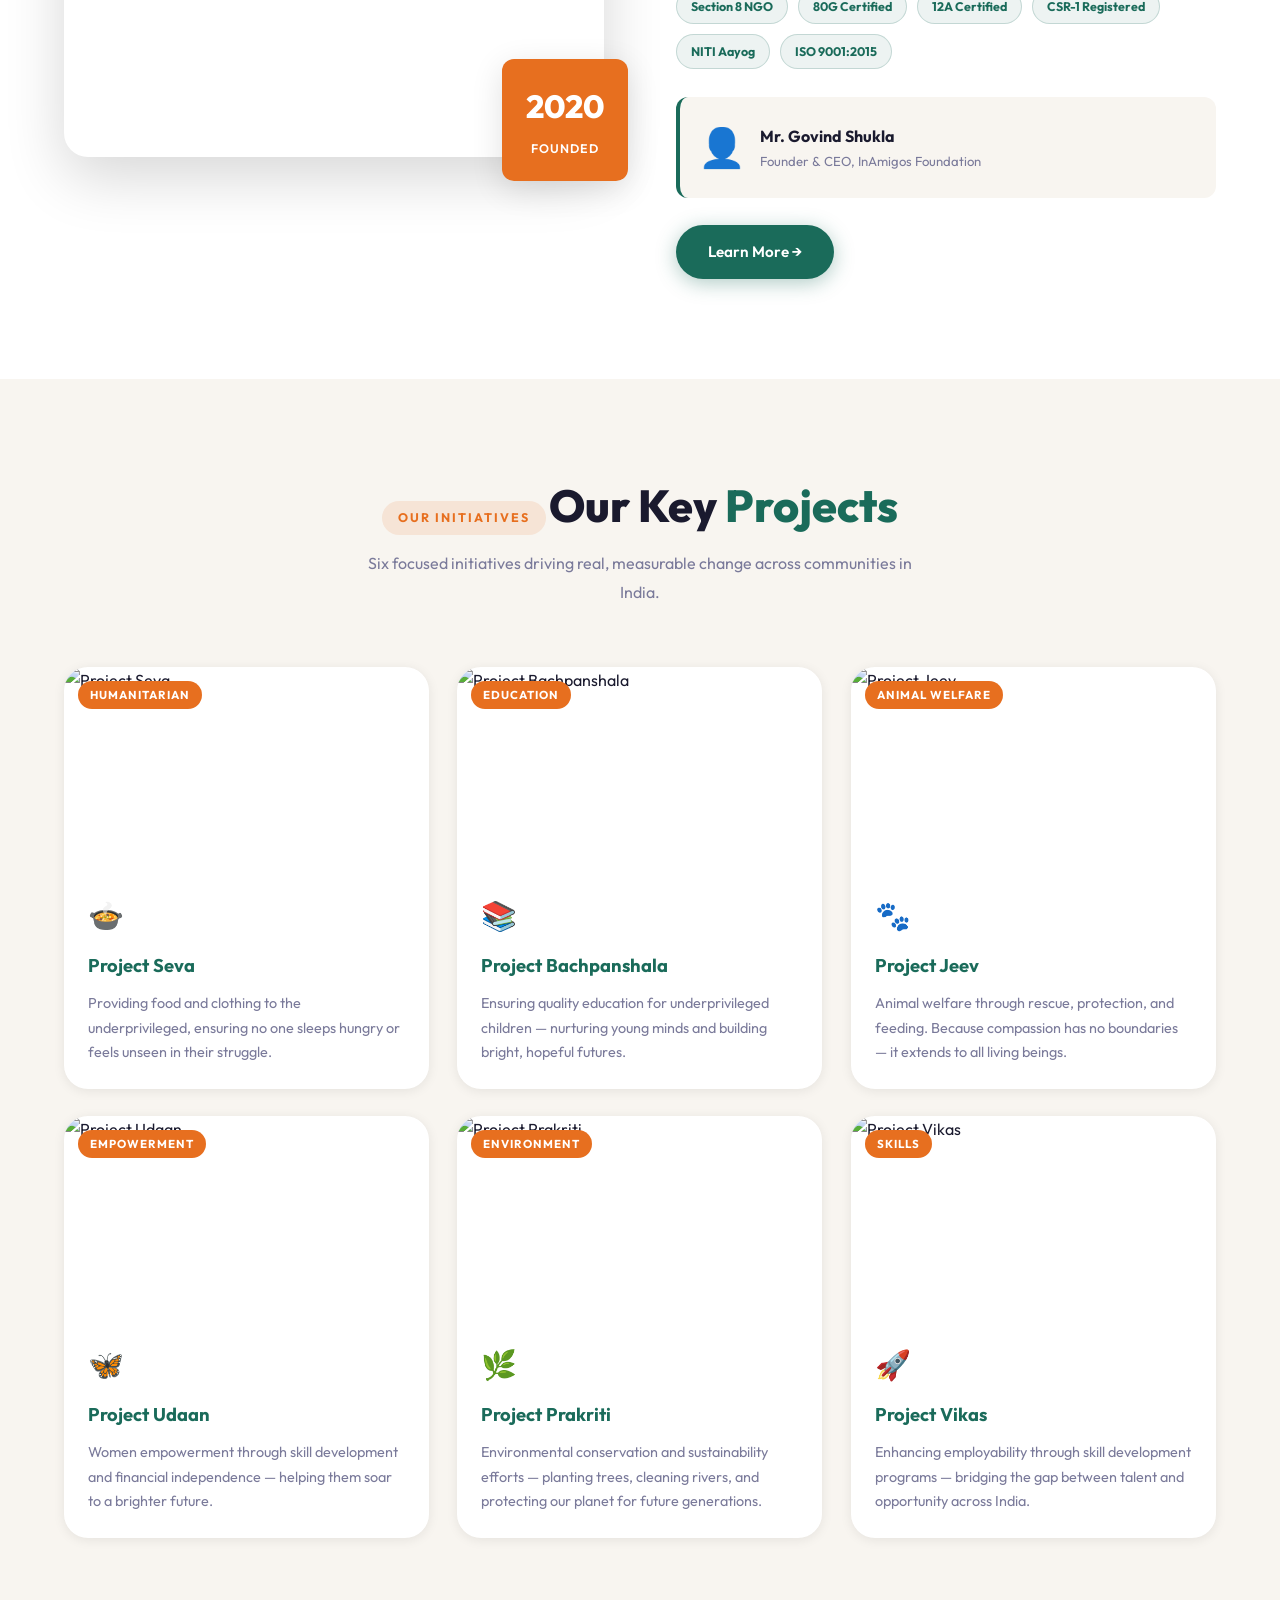
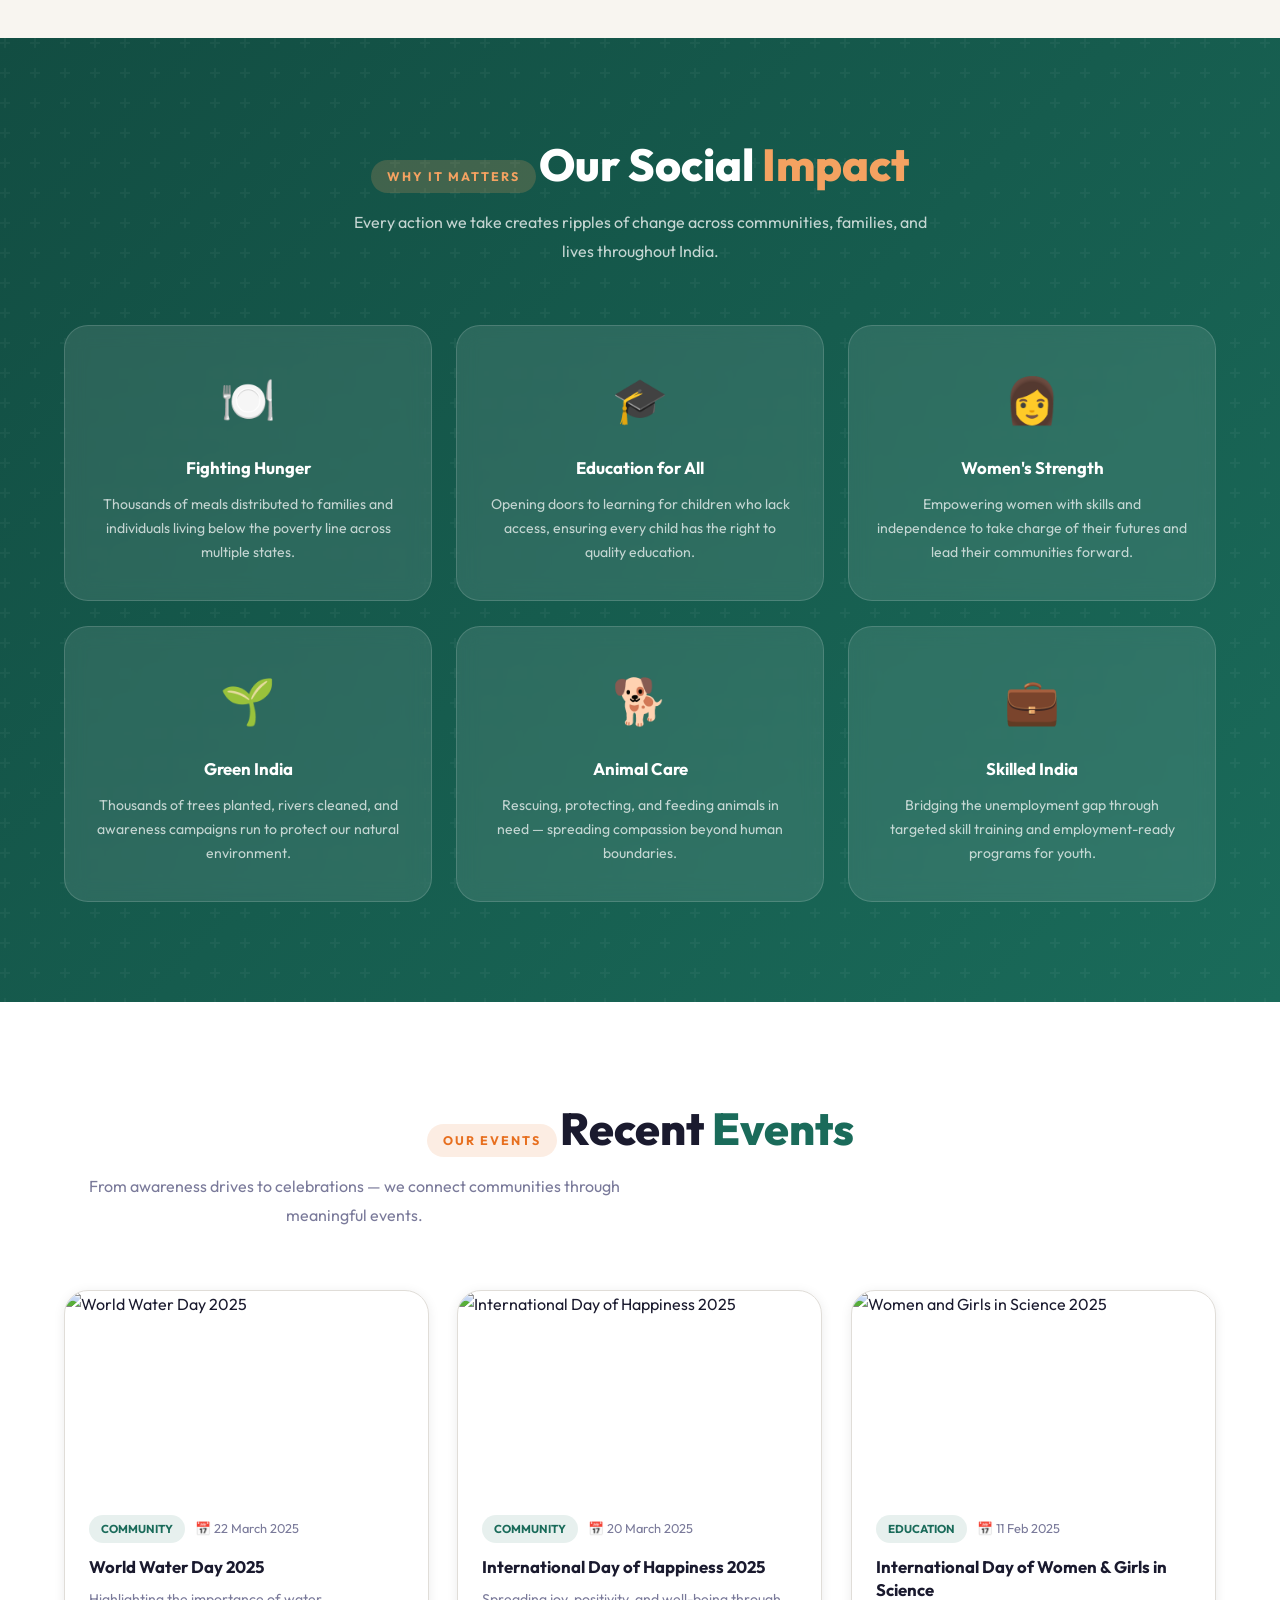
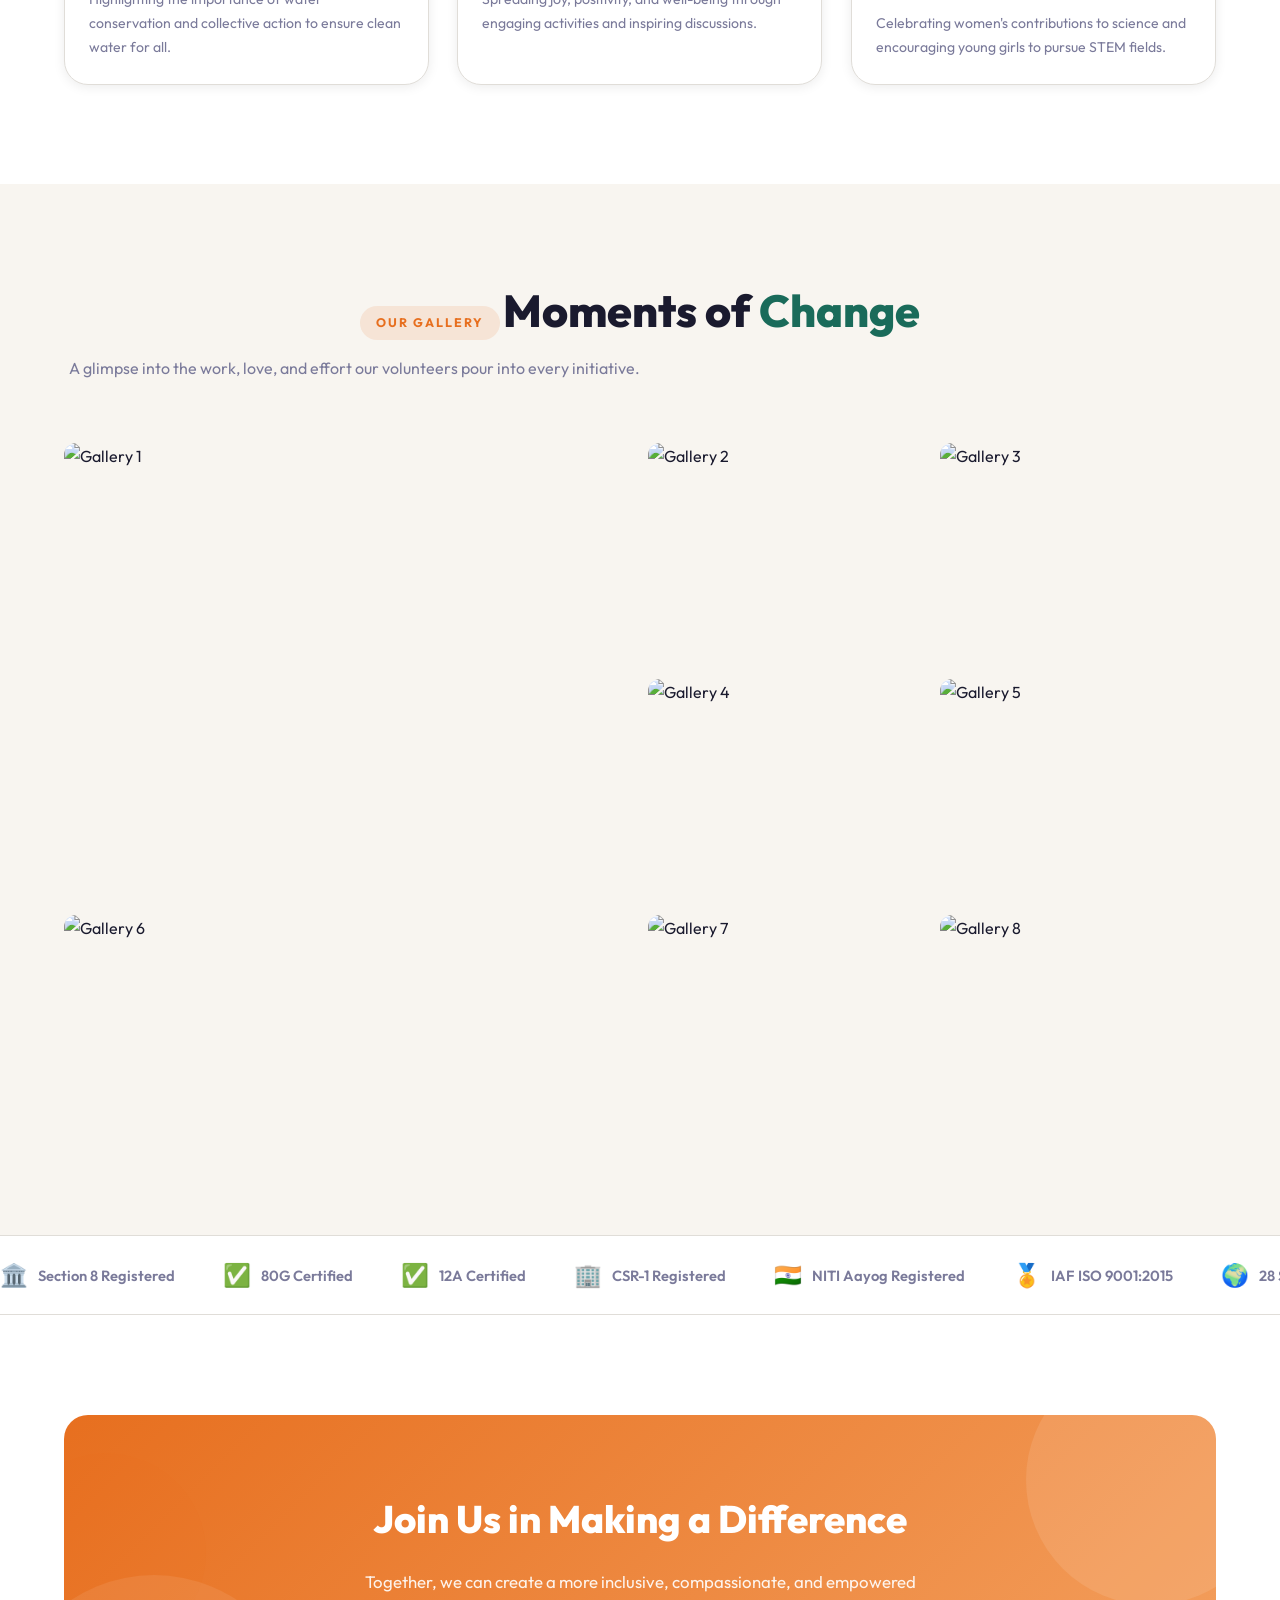
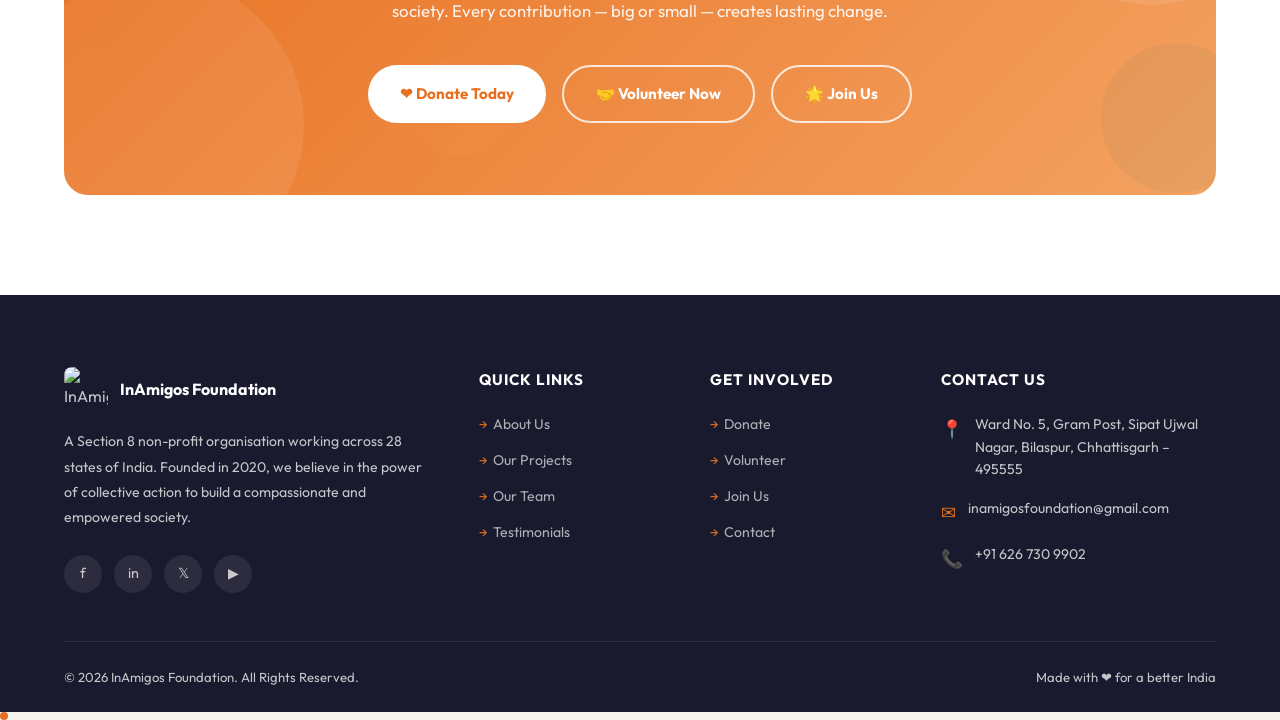
==== commit 935de9b9: "Add more.js and link JS files across all pages" ====
--- a/index.html
+++ b/index.html
@@ -475,6 +475,7 @@
 
 <!-- ===== JAVASCRIPT ===== -->
 <script src="js/main.js"></script>
+<script src="js/more.js"></script>
 
 </body>
 </html>
